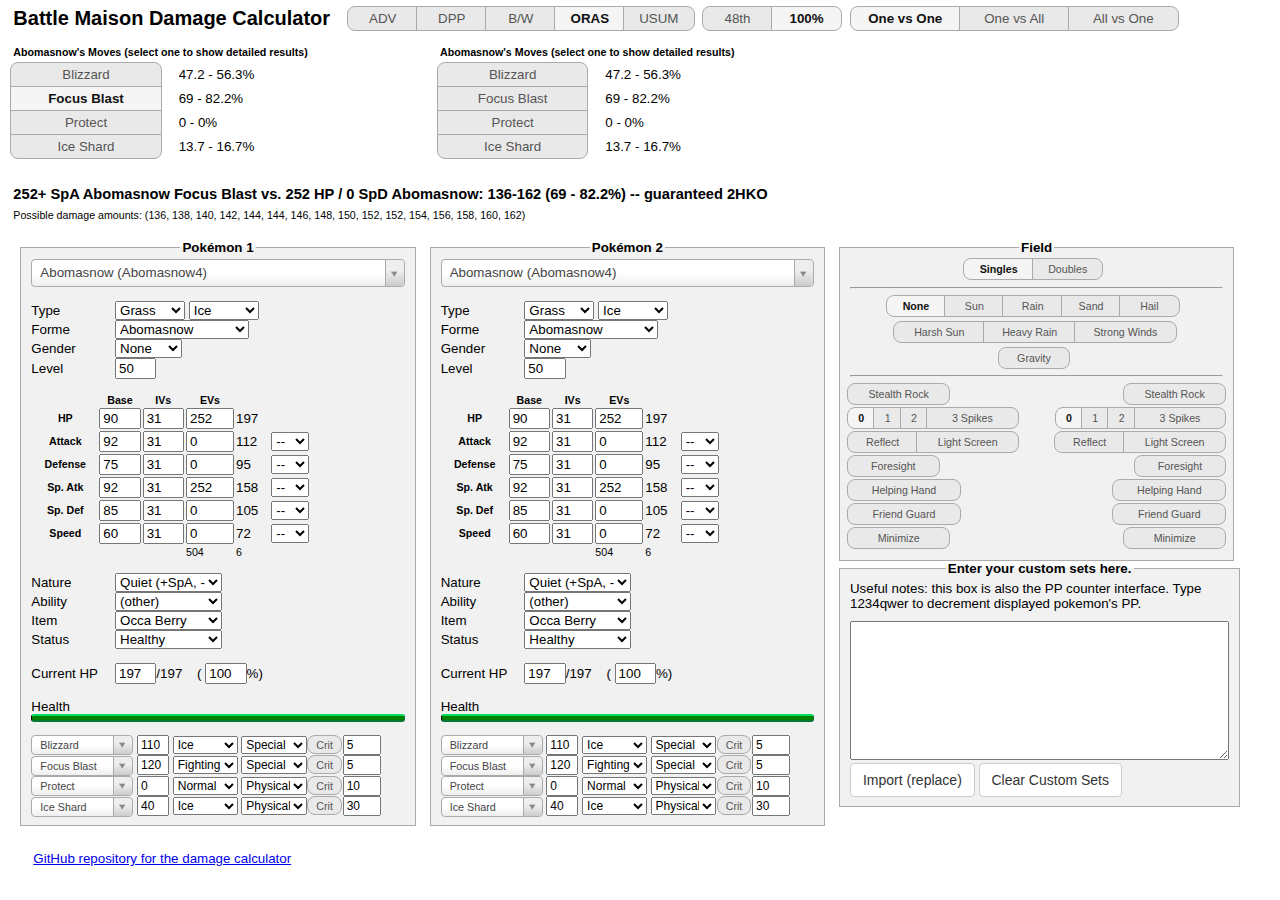
==== index.html @ c6bb6f1d "Improve PP counting features" ====
<!DOCTYPE html>
<html lang="en">
<meta charset="utf-8">
<meta name="viewport" content="width=device-width,initial-scale=1">
<link rel="shortcut icon" type="image/x-icon" href="favicon.ico">
<title>A Pokémon Calculator</title>
<link type="text/css" rel="stylesheet" href="select2/select2.css">
<link type="text/css" rel="stylesheet" href="shared_controls.css?d0dc62b1">
<link type="text/css" rel="stylesheet" href="bootstrap.css">

<body>

<div aria-label="Settings" class='settings' role="region">
<div class="title-text">Battle Maison Damage Calculator</div>
<div aria-labelledby="selectGenInstruction" role="radiogroup" title="Select the generation.">
<span class="visually-hidden" id="selectGenInstruction">Select the generation.</span>
<input class="gen visually-hidden" type="radio" name="gen" value="3" id="gen3"><label class="btn btn-small btn-left" for="gen3">ADV</label>
<input class="gen visually-hidden" type="radio" name="gen" value="4" id="gen4"><label class="btn btn-small btn-mid" for="gen4">DPP</label>
<input class="gen visually-hidden" type="radio" name="gen" value="5" id="gen5"><label class="btn btn-small btn-mid" for="gen5">B/W</label>
<input class="gen visually-hidden" type="radio" name="gen" value="6" id="gen6" checked><label class="btn btn-small btn-mid" for="gen6">ORAS</label>
<input class="gen visually-hidden" type="radio" name="gen" value="7" id="gen7"><label class="btn btn-small btn-right" for="gen7">USUM</label>
</div>
<div aria-labelledby="selectNotationInstruction" role="radiogroup" title="Select the output notation.">		
<span class="visually-hidden" id="selectNotationInstruction">Select the output notation.</span>		
<input class="notation visually-hidden" type="radio" name="notation" id="pixels" value="px"><label class="btn btn-small btn-left" for="pixels">48th</label>		
<input class="notation visually-hidden" type="radio" name="notation" id="percentage" value="%"><label class="btn btn-small btn-right" for="percentage">100%</label>		
</div>
<div aria-labelledby="selectModeInstruction" role="radiogroup" title="Select the calculator's mode of function.">
<span class="visually-hidden" id="selectModeInstruction">Select the calculator's mode of function.</span>
<input class="mode visually-hidden" type="radio" name="mode" id="one-vs-one" checked="checked"><label class="btn btn-wide btn-left" for="one-vs-one">One vs One</label>
<input class="mode visually-hidden" type="radio" name="mode" id="one-vs-all"><label class="btn btn-wide btn-mid" for="one-vs-all">One vs All</label>
<input class="mode visually-hidden" type="radio" name="mode" id="all-vs-one"><label class="btn btn-wide btn-right" for="all-vs-one">All vs One</label>
</div>
</div>

<div aria-label="Move selection" class="move-result-group" role="region" title="Select a move to show detailed results.">
<div aria-labelledby="resultHeaderL" class="move-result-subgroup" role="radiogroup">
<div class="result-move-header"><span id="resultHeaderL">Pokémon 1's Moves (select one to show detailed results)</span>
</div>
<div>
<input class="result-move visually-hidden" type="radio" name="resultMove" id="resultMoveL1" checked="checked" aria-describedby="resultDamageL1">
<label class="btn btn-xxxwide btn-top" for="resultMoveL1">Hi Jump Kick</label>
<span id="resultDamageL1">??? - ???%</span>
</div>
<div>
<input class="result-move visually-hidden" type="radio" name="resultMove" id="resultMoveL2" aria-describedby="resultDamageL2">
<label class="btn btn-xxxwide btn-mid" for="resultMoveL2">Falcon Punch</label>
<span id="resultDamageL2">??? - ???%</span>
</div>
<div>
<input class="result-move visually-hidden" type="radio" name="resultMove" id="resultMoveL3" aria-describedby="resultDamageL3">
<label class="btn btn-xxxwide btn-mid" for="resultMoveL3">Suspicious Odor</label>
<span id="resultDamageL3">??? - ???%</span>
</div>
<div>
<input class="result-move visually-hidden" type="radio" name="resultMove" id="resultMoveL4" aria-describedby="resultDamageL4">
<label class="btn btn-xxxwide btn-bottom" for="resultMoveL4">Tombstoner</label>
<span id="resultDamageL4">??? - ???%</span>
</div>
</div>
<div aria-labelledby="resultHeaderR" class="move-result-subgroup" role="radiogroup">
<div class="result-move-header"><span id="resultHeaderR">Pokémon 2's Moves (select one to show detailed results)</span>
</div>
<div>
<input class="result-move visually-hidden" type="radio" name="resultMove" id="resultMoveR1" aria-describedby="resultDamageR1">
<label class="btn btn-xxxwide btn-top" for="resultMoveR1">???</label>
<span id="resultDamageR1">??? - ???%</span>
</div>
<div>
<input class="result-move visually-hidden" type="radio" name="resultMove" id="resultMoveR2" aria-describedby="resultDamageR2">
<label class="btn btn-xxxwide btn-mid" for="resultMoveR2">Falcon Punch</label>
<span id="resultDamageR2">??? - ???%</span>
</div>
<div>
<input class="result-move visually-hidden" type="radio" name="resultMove" id="resultMoveR3" aria-describedby="resultDamageR3">
<label class="btn btn-xxxwide btn-mid" for="resultMoveR3">Suspicious Odor</label>
<span id="resultDamageR3">??? - ???%</span>
</div>
<div>
<input class="result-move visually-hidden" type="radio" name="resultMove" id="resultMoveR4" aria-describedby="resultDamageR4">
<label class="btn btn-xxxwide btn-bottom" for="resultMoveR4">Tombstoner</label>
<span id="resultDamageR4">??? - ???%</span>
</div>
</div>
</div>

<div aria-label="Calculation results" class="main-result-group" role="region">
<div class="big-text"><span id="mainResult">Loading...</span>
</div>
<div class="small-text"><span id="damageValues">(If you see this message for more than a few seconds, try enabling JavaScript.)</span>
</div>
</div>

<div aria-label="Pokémon 1" class="panel" role="region">
<fieldset class="poke-info" id="p1">
	<legend>Pokémon 1</legend>
	<input type="text" class="set-selector calc-trigger">
	<span class="importedSetsOptions" style="width:auto; display:none">
	<!--input type="checkbox" class="importedSets">Only show imported sets<br>
	<button class="clearSets">Clear Custom Sets</button-->
	</span>
	<div class="info-group">
	<div>
	<label>Type</label>
	<select aria-label="type1" class="type1 terrain-trigger calc-trigger"></select>
	<select aria-label="type2" class="type2 terrain-trigger calc-trigger"></select>
	</div>
	<div class="hide">
	<label>Forme</label>
	<select class="forme calc-trigger"></select>
	</div>
	<div class="hide">
	<label>Gender</label>
	<select class="gender calc-trigger"><option selected>None</option><option>Male</option><option>Female</option></select>
	</div>
	<div>
	<label for="levelL1">Level</label>
	<input class="level calc-trigger" id="levelL1" value="100">
	</div>
	<div class="gen-specific g3 g4 hide">
	<label for="ivsoverrideL1">IV Tier</label>
	<input class="ivsoverride calc-trigger gen-specific g3 g4 hide" id="ivsoverrideL1" value="31">
	</div>
	<div class="hide">
	<label for="weightL1">Weight (kg)</label>
	<input class="weight calc-trigger" id="weightL1" value="10.0">
	</div>
	</div>
	<div class="info-group">
	<table>
		<thead>
			<tr>
			<th></th>
			<th scope="col">Base</th>
			<th class="gen-specific g3 g4 g5 g6 g7" scope="col">IVs</th>
			<th class="gen-specific g3 g4 g5 g6 g7" scope="col">EVs</th>
			<th class="gen-specific g1 g2 hide" scope="col">DVs</th>
			<th></th>
			<th></th>
			</tr>
		</thead>
		<tbody>
			<tr class="hp">
			<th scope="row">
				<label>HP</label>
			</th>
			<td>
			<input class="base calc-trigger" value="100">
			</td>
			<td class="gen-specific g3 g4 g5 g6 g7">
			<input class="ivs calc-trigger" value="31">
			</td>
			<td class="gen-specific g3 g4 g5 g6 g7">
			<input class="evs calc-trigger" type="number" min="0" max="252" step="4" value="0">
			</td>
			<td class="gen-specific g1 g2 hide">
			<input class="dvs calc-trigger" value="15" disabled="disabled">
			</td>
			<td><span class="total">341</span>
			</td>
			<td></td>
			</tr>
			<tr class="at">
			<th scope="row">
				<label>Attack</label>
			</th>
			<td>
			<input class="base calc-trigger" value="100">
			</td>
			<td class="gen-specific g3 g4 g5 g6 g7">
			<input class="ivs calc-trigger" value="31">
			</td>
			<td class="gen-specific g3 g4 g5 g6 g7">
			<input class="evs calc-trigger" type="number" min="0" max="252" step="4" value="0">
			</td>
			<td class="gen-specific g1 g2 hide">
			<input class="dvs calc-trigger" value="15">
			</td>
			<td><span class="total">236</span>
			</td>
			<td>
			<select class="boost calc-trigger">
				<option value="6">+6</option>
				<option value="5">+5</option>
				<option value="4">+4</option>
				<option value="3">+3</option>
				<option value="2">+2</option>
				<option value="1">+1</option>
				<option value="0" selected>--</option>
				<option value="-1">-1</option>
				<option value="-2">-2</option>
				<option value="-3">-3</option>
				<option value="-4">-4</option>
				<option value="-5">-5</option>
				<option value="-6">-6</option>
			</select>
			</td>
			</tr>
			<tr class="df">
			<th scope="row">
				<label>Defense</label>
			</th>
			<td>
			<input class="base calc-trigger" value="100">
			</td>
			<td class="gen-specific g3 g4 g5 g6 g7">
			<input class="ivs calc-trigger" value="31">
			</td>
			<td class="gen-specific g3 g4 g5 g6 g7">
			<input class="evs calc-trigger" type="number" min="0" max="252" step="4" value="0">
			</td>
			<td class="gen-specific g1 g2 hide">
			<input class="dvs calc-trigger" value="15">
			</td>
			<td><span class="total">236</span>
			</td>
			<td>
			<select class="boost calc-trigger">
				<option value="6">+6</option>
				<option value="5">+5</option>
				<option value="4">+4</option>
				<option value="3">+3</option>
				<option value="2">+2</option>
				<option value="1">+1</option>
				<option value="0" selected>--</option>
				<option value="-1">-1</option>
				<option value="-2">-2</option>
				<option value="-3">-3</option>
				<option value="-4">-4</option>
				<option value="-5">-5</option>
				<option value="-6">-6</option>
			</select>
			</td>
			</tr>
			<tr class="sa gen-specific g2 g3 g4 g5 g6 g7">
			<th scope="row">
				<label>Sp. Atk</label>
			</th>
			<td>
			<input class="base calc-trigger" value="100">
			</td>
			<td class="gen-specific g3 g4 g5 g6 g7">
			<input class="ivs calc-trigger" value="31">
			</td>
			<td class="gen-specific g3 g4 g5 g6 g7">
			<input class="evs calc-trigger" type="number" min="0" max="252" step="4" value="0">
			</td>
			<td class="gen-specific g1 g2 hide">
			<input class="dvs calc-trigger" value="15">
			</td>
			<td><span class="total">236</span>
			</td>
			<td>
			<select class="boost calc-trigger">
				<option value="6">+6</option>
				<option value="5">+5</option>
				<option value="4">+4</option>
				<option value="3">+3</option>
				<option value="2">+2</option>
				<option value="1">+1</option>
				<option value="0" selected>--</option>
				<option value="-1">-1</option>
				<option value="-2">-2</option>
				<option value="-3">-3</option>
				<option value="-4">-4</option>
				<option value="-5">-5</option>
				<option value="-6">-6</option>
			</select>
			</td>
			</tr>
			<tr class="sd gen-specific g2 g3 g4 g5 g6 g7">
			<th scope="row">
				<label>Sp. Def</label>
			</th>
			<td>
			<input class="base calc-trigger" value="100">
			</td>
			<td class="gen-specific g3 g4 g5 g6 g7">
			<input class="ivs calc-trigger" value="31">
			</td>
			<td class="gen-specific g3 g4 g5 g6 g7">
			<input class="evs calc-trigger" type="number" min="0" max="252" step="4" value="0">
			</td>
			<td class="gen-specific g1 g2 hide">
			<input class="dvs calc-trigger" value="15" disabled="disabled">
			</td>
			<td><span class="total">236</span>
			</td>
			<td>
			<select class="boost calc-trigger">
				<option value="6">+6</option>
				<option value="5">+5</option>
				<option value="4">+4</option>
				<option value="3">+3</option>
				<option value="2">+2</option>
				<option value="1">+1</option>
				<option value="0" selected>--</option>
				<option value="-1">-1</option>
				<option value="-2">-2</option>
				<option value="-3">-3</option>
				<option value="-4">-4</option>
				<option value="-5">-5</option>
				<option value="-6">-6</option>
			</select>
			</td>
			</tr>
			<tr class="sl gen-specific g1 hide">
			<th scope="row">
				<label>Special</label>
			</th>
			<td>
			<input class="base calc-trigger" value="100">
			</td>
			<td>
			<input class="dvs calc-trigger" value="15">
			</td>
			<td><span class="total">236</span>
			</td>
			<td>
			<select class="boost calc-trigger">
				<option value="6">+6</option>
				<option value="5">+5</option>
				<option value="4">+4</option>
				<option value="3">+3</option>
				<option value="2">+2</option>
				<option value="1">+1</option>
				<option value="0" selected>--</option>
				<option value="-1">-1</option>
				<option value="-2">-2</option>
				<option value="-3">-3</option>
				<option value="-4">-4</option>
				<option value="-5">-5</option>
				<option value="-6">-6</option>
			</select>
			</td>
			</tr>
			<tr class="sp">
			<th scope="row">
				<label>Speed</label>
			</th>
			<td>
			<input class="base calc-trigger" value="100">
			</td>
			<td class="gen-specific g3 g4 g5 g6 g7">
			<input class="ivs calc-trigger" value="31">
			</td>
			<td class="gen-specific g3 g4 g5 g6 g7">
			<input class="evs calc-trigger" type="number" min="0" max="252" step="4" value="0">
			</td>
			<td class="gen-specific g1 g2 hide">
			<input class="dvs calc-trigger" value="15">
			</td>
			<td><span class="total">236</span>
			</td>
			<td>
			<select class="boost calc-trigger">
				<option value="6">+6</option>
				<option value="5">+5</option>
				<option value="4">+4</option>
				<option value="3">+3</option>
				<option value="2">+2</option>
				<option value="1">+1</option>
				<option value="0" selected>--</option>
				<option value="-1">-1</option>
				<option value="-2">-2</option>
				<option value="-3">-3</option>
				<option value="-4">-4</option>
				<option value="-5">-5</option>
				<option value="-6">-6</option>
			</select>
			</td>
			</tr>
			<tr><td></td><td></td><td></td><td class='ev-total'></td><td class='ev-left'></td><td></td><td></td><td></td></tr>
		</tbody>
	</table>
	</div>
	<div class="info-group info-selectors">
	<div class="gen-specific g3 g4 g5 g6 g7">
	<label for="natureL1">Nature</label>
	<select class="nature calc-trigger" id="natureL1">
		<option value="Adamant">Adamant (+Atk, -SpA)</option>
		<option value="Bashful">Bashful</option>
		<option value="Bold">Bold (+Def, -Atk)</option>
		<option value="Brave">Brave (+Atk, -Spe)</option>
		<option value="Calm">Calm (+SpD, -Atk)</option>
		<option value="Careful">Careful (+SpD, -SpA)</option>
		<option value="Docile">Docile</option>
		<option value="Gentle">Gentle (+SpD, -Def)</option>
		<option value="Hardy" selected>Hardy</option>
		<option value="Hasty">Hasty (+Spe, -Def)</option>
		<option value="Impish">Impish (+Def, -SpA)</option>
		<option value="Jolly">Jolly (+Spe, -SpA)</option>
		<option value="Lax">Lax (+Def, -SpD)</option>
		<option value="Lonely">Lonely (+Atk, -Def)</option>
		<option value="Mild">Mild (+SpA, -Def)</option>
		<option value="Modest">Modest (+SpA, -Atk)</option>
		<option value="Naive">Naive (+Spe, -SpD)</option>
		<option value="Naughty">Naughty (+Atk, -SpD)</option>
		<option value="Quiet">Quiet (+SpA, -Spe)</option>
		<option value="Quirky">Quirky</option>
		<option value="Rash">Rash (+SpA, -SpD)</option>
		<option value="Relaxed">Relaxed (+Def, -Spe)</option>
		<option value="Sassy">Sassy (+SpD, -Spe)</option>
		<option value="Serious">Serious</option>
		<option value="Timid">Timid (+Spe, -Atk)</option>
	</select>
	</div>
	<div class="gen-specific g3 g4 g5 g6 g7">
	<label for="abilityL1">Ability</label>
	<select class="ability terrain-trigger calc-trigger" id="abilityL1"></select>
	</div>
	<div class="gen-specific g2 g3 g4 g5 g6 g7">
	<label for="itemL1">Item</label>
	<select class="item terrain-trigger calc-trigger" id="itemL1"></select>
	</div>
	<div>
	<label for="statusL1">Status</label>
	<select class="status calc-trigger" id="statusL1">
		<option value="Healthy">Healthy</option>
		<option value="Poisoned">Poisoned</option>
		<option value="Badly Poisoned">Badly Poisoned</option>
		<option value="Burned">Burned</option>
		<option value="Paralyzed">Paralyzed</option>
		<option value="Asleep">Asleep</option>
		<option value="Frozen">Frozen</option>
	</select>
	<select aria-label="Toxic counter" class="toxic-counter calc-trigger hide">
		<option value="1">1/16</option>
		<option value="2">2/16</option>
		<option value="3">3/16</option>
		<option value="4">4/16</option>
		<option value="5">5/16</option>
		<option value="6">6/16</option>
		<option value="7">7/16</option>
		<option value="8">8/16</option>
		<option value="9">9/16</option>
		<option value="10">10/16</option>
		<option value="11">11/16</option>
		<option value="12">12/16</option>
		<option value="13">13/16</option>
		<option value="14">14/16</option>
		<option value="15">15/16</option>
	</select>
	</div>
	</div>
	<div class="info-group">
	<label for="currentHpL1">Current HP</label>
	<input class="current-hp calc-trigger" id="currentHpL1" value="341">/<span class="max-hp">341</span> (
	<input class="percent-hp calc-trigger" value="100">%)
	<br>
	<br>
	Health <div class="hpbar"></div>
	</div>
	<div hidden id="criticalHitInstruction">Force this attack to be a critical hit?</div>
	<div hidden id="zMoveInstruction">Make this attack a Z-move?</div>
	<div class="move1">
	<select class="move-selector calc-trigger small-select"></select>
	<input class="move-bp calc-trigger" value="50">
	<select class="move-type calc-trigger"></select>
	<select class="move-cat calc-trigger gen-specific g4 g5 g6 g7">
		<option value="Physical">Physical</option>
		<option value="Special">Special</option>
	</select>
	<input aria-describedby="criticalHitInstruction" class="move-crit calc-trigger visually-hidden" type="checkbox" id="critL1">
	<label class="btn crit-btn" for="critL1" title="Force this attack to be a critical hit?">Crit</label>
	<input aria-describedby="zMoveInstruction" class="move-z calc-trigger visually-hidden" type="checkbox" id="zL1">
	<label class="btn z-btn gen-specific g7" for="zL1" title="Make this attack a Z-move?">Z</label>
	<input class="move-pp p1m1 calc-trigger" style="width: 30px" type="number" min="0" max="64" step="1" value="64">
	<select class="move-hits calc-trigger hide">
		<option value="2">2 hits</option>
		<option value="3">3 hits</option>
		<option value="4">4 hits</option>
		<option value="5">5 hits</option>
	</select>
	<select class="stat-drops calc-trigger hide" title="How many times was this move used in a row?">
		<option value="1">Once</option>
		<option value="2">Twice</option>
		<option value="3">3 times</option>
		<option value="4">4 times</option>
		<option value="5">5 times</option>
	</select>
	<select class="metronome calc-trigger hide" title="How many times was this move used while holding Metronome?">
		<option value="1">Once</option>
		<option value="2">Twice</option>
		<option value="3">3 times</option>
		<option value="4">4 times</option>
		<option value="5">5 times</option>
	</select>
	</div>
	<div class="move2">
	<select class="move-selector calc-trigger small-select"></select>
	<input class="move-bp calc-trigger" value="0">
	<select class="move-type calc-trigger"></select>
	<select class="move-cat calc-trigger gen-specific g4 g5 g6 g7">
		<option value="Physical">Physical</option>
		<option value="Special">Special</option>
	</select>
	<input aria-describedby="criticalHitInstruction" class="move-crit calc-trigger visually-hidden" type="checkbox" id="critL2">
	<label class="btn crit-btn" for="critL2" title="Force this attack to be a critical hit?">Crit</label>
	<input aria-describedby="zMoveInstruction" class="move-z calc-trigger visually-hidden" type="checkbox" id="zL2">
	<label class="btn z-btn gen-specific g7" for="zL2" title="Make this attack a Z-move?">Z</label>
	<input class="move-pp p1m2 calc-trigger" style="width: 30px" type="number" min="0" max="64" step="1" value="64">
	<select class="move-hits calc-trigger hide">
		<option value="2">2 hits</option>
		<option value="3">3 hits</option>
		<option value="4">4 hits</option>
		<option value="5">5 hits</option>
	</select>
	<select class="stat-drops calc-trigger hide" title="How many times was this move used in a row?">
		<option value="1">Once</option>
		<option value="2">Twice</option>
		<option value="3">3 times</option>
		<option value="4">4 times</option>
		<option value="5">5 times</option>
	</select>
	<select class="metronome calc-trigger hide" title="How many times was this move used while holding Metronome?">
		<option value="1">Once</option>
		<option value="2">Twice</option>
		<option value="3">3 times</option>
		<option value="4">4 times</option>
		<option value="5">5 times</option>
	</select>
	</div>
	<div class="move3">
	<select class="move-selector calc-trigger small-select"></select>
	<input class="move-bp calc-trigger" value="0">
	<select class="move-type calc-trigger"></select>
	<select class="move-cat calc-trigger gen-specific g4 g5 g6 g7">
		<option value="Physical">Physical</option>
		<option value="Special">Special</option>
	</select>
	<input aria-describedby="criticalHitInstruction" class="move-crit calc-trigger visually-hidden" type="checkbox" id="critL3">
	<label class="btn crit-btn" for="critL3" title="Force this attack to be a critical hit?">Crit</label>
	<input aria-describedby="zMoveInstruction" class="move-z calc-trigger visually-hidden" type="checkbox" id="zL3">
	<label class="btn z-btn gen-specific g7" for="zL3" title="Make this attack a Z-move?">Z</label>
	<input class="move-pp p1m3 calc-trigger" style="width: 30px" type="number" min="0" max="64" step="1" value="64">
	<select class="move-hits calc-trigger hide">
		<option value="2">2 hits</option>
		<option value="3">3 hits</option>
		<option value="4">4 hits</option>
		<option value="5">5 hits</option>
	</select>
	<select class="stat-drops calc-trigger hide" title="How many times was this move used in a row?">
		<option value="1">Once</option>
		<option value="2">Twice</option>
		<option value="3">3 times</option>
		<option value="4">4 times</option>
		<option value="5">5 times</option>
	</select>
	<select class="metronome calc-trigger hide" title="How many times was this move used while holding Metronome?">
		<option value="1">Once</option>
		<option value="2">Twice</option>
		<option value="3">3 times</option>
		<option value="4">4 times</option>
		<option value="5">5 times</option>
	</select>
	</div>
	<div class="move4">
	<select class="move-selector calc-trigger small-select"></select>
	<input class="move-bp calc-trigger" value="0">
	<select class="move-type calc-trigger"></select>
	<select class="move-cat calc-trigger gen-specific g4 g5 g6 g7">
		<option value="Physical">Physical</option>
		<option value="Special">Special</option>
	</select>
	<input aria-describedby="criticalHitInstruction" class="move-crit calc-trigger visually-hidden" type="checkbox" id="critL4">
	<label class="btn crit-btn" for="critL4" title="Force this attack to be a critical hit?">Crit</label>
	<input aria-describedby="zMoveInstruction" class="move-z calc-trigger visually-hidden" type="checkbox" id="zL4">
	<label class="btn z-btn gen-specific g7" for="zL4" title="Make this attack a Z-move?">Z</label>
	<input class="move-pp p1m4 calc-trigger" style="width: 30px" type="number" min="0" max="64" step="1" value="64">
	<select class="move-hits calc-trigger hide">
		<option value="2">2 hits</option>
		<option value="3">3 hits</option>
		<option value="4">4 hits</option>
		<option value="5">5 hits</option>
	</select>
	<select class="stat-drops calc-trigger hide" title="How many times was this move used in a row?">
		<option value="1">Once</option>
		<option value="2">Twice</option>
		<option value="3">3 times</option>
		<option value="4">4 times</option>
		<option value="5">5 times</option>
	</select>
	<select class="metronome calc-trigger hide" title="How many times was this move used while holding Metronome?">
		<option value="1">Once</option>
		<option value="2">Twice</option>
		<option value="3">3 times</option>
		<option value="4">4 times</option>
		<option value="5">5 times</option>
	</select>
	</div>
</fieldset>
</div>

<div aria-label="Pokémon 2" role="region" class="panel">
<fieldset class="poke-info" id="p2">
	<legend>Pokémon 2</legend>
	<input type="text" class="set-selector calc-trigger">
	<span class="importedSetsOptions" style="width:auto; display:none">
	<!--input type="checkbox" class="importedSets">Only show imported sets<br>
	<button class="clearSets">Clear Custom Sets</button-->
	</span>
	<div class="info-group">
	<div>
	<label>Type</label>
	<select aria-label="Type 1" class="type1 terrain-trigger calc-trigger"></select>
	<select aria-label="Type 2" class="type2 terrain-trigger calc-trigger"></select>
	</div>
	<div class="hide">
	<label>Forme</label>
	<select class="forme calc-trigger"></select>
	</div>
	<div class="hide">
	<label>Gender</label>
	<select class="gender calc-trigger"><option selected>None</option><option>Male</option><option>Female</option></select>
	</div>
	<div>
	<label for="levelR1">Level</label>
	<input class="level calc-trigger" id="levelR1" value="100">
	</div>
	<div class="gen-specific g3 g4 hide">
	<label for="ivsoverrideR1">IV Tier</label>
	<input class="ivsoverride calc-trigger gen-specific g3 g4 hide" id="ivsoverrideR1" value="31">
	</div>
	<div class="hide">
	<label for="weightR1">Weight (kg)</label>
	<input class="weight calc-trigger" id="weightR1" value="10.0">
	</div>
	</div>
	<div class="info-group">
	<table>
		<thead>
			<tr>
			<th></th>
			<th scope="col">Base</th>
			<th class="gen-specific g3 g4 g5 g6 g7" scope="col">IVs</th>
			<th class="gen-specific g3 g4 g5 g6 g7" scope="col">EVs</th>
			<th class="gen-specific g1 g2 hide" scope="col">DVs</th>
			<th></th>
			<th></th>
			</tr>
		</thead>
		<tbody>
			<tr class="hp">
			<th scope="row">
				<label>HP</label>
			</th>
			<td>
			<input class="base calc-trigger" value="100">
			</td>
			<td class="gen-specific g3 g4 g5 g6 g7">
			<input class="ivs calc-trigger" value="31">
			</td>
			<td class="gen-specific g3 g4 g5 g6 g7">
			<input class="evs calc-trigger" type="number" min="0" max="252" step="4" value="0">
			</td>
			<td class="gen-specific g1 g2 hide">
			<input class="dvs calc-trigger" value="15" disabled="disabled">
			</td>
			<td><span class="total">341</span>
			</td>
			<td></td>
			</tr>
			<tr class="at">
			<th scope="row">
				<label>Attack</label>
			</th>
			<td>
			<input class="base calc-trigger" value="100">
			</td>
			<td class="gen-specific g3 g4 g5 g6 g7">
			<input class="ivs calc-trigger" value="31">
			</td>
			<td class="gen-specific g3 g4 g5 g6 g7">
			<input class="evs calc-trigger" type="number" min="0" max="252" step="4" value="0">
			</td>
			<td class="gen-specific g1 g2 hide">
			<input class="dvs calc-trigger" value="15">
			</td>
			<td><span class="total">236</span>
			</td>
			<td>
			<select class="boost calc-trigger">
				<option value="6">+6</option>
				<option value="5">+5</option>
				<option value="4">+4</option>
				<option value="3">+3</option>
				<option value="2">+2</option>
				<option value="1">+1</option>
				<option value="0" selected>--</option>
				<option value="-1">-1</option>
				<option value="-2">-2</option>
				<option value="-3">-3</option>
				<option value="-4">-4</option>
				<option value="-5">-5</option>
				<option value="-6">-6</option>
			</select>
			</td>
			</tr>
			<tr class="df">
			<th scope="row">
				<label>Defense</label>
			</th>
			<td>
			<input class="base calc-trigger" value="100">
			</td>
			<td class="gen-specific g3 g4 g5 g6 g7">
			<input class="ivs calc-trigger" value="31">
			</td>
			<td class="gen-specific g3 g4 g5 g6 g7">
			<input class="evs calc-trigger" type="number" min="0" max="252" step="4" value="0">
			</td>
			<td class="gen-specific g1 g2 hide">
			<input class="dvs calc-trigger" value="15">
			</td>
			<td><span class="total">236</span>
			</td>
			<td>
			<select class="boost calc-trigger">
				<option value="6">+6</option>
				<option value="5">+5</option>
				<option value="4">+4</option>
				<option value="3">+3</option>
				<option value="2">+2</option>
				<option value="1">+1</option>
				<option value="0" selected>--</option>
				<option value="-1">-1</option>
				<option value="-2">-2</option>
				<option value="-3">-3</option>
				<option value="-4">-4</option>
				<option value="-5">-5</option>
				<option value="-6">-6</option>
			</select>
			</td>
			</tr>
			<tr class="sa gen-specific g2 g3 g4 g5 g6 g7">
			<th scope="row">
				<label>Sp. Atk</label>
			</th>
			<td>
			<input class="base calc-trigger" value="100">
			</td>
			<td class="gen-specific g3 g4 g5 g6 g7">
			<input class="ivs calc-trigger" value="31">
			</td>
			<td class="gen-specific g3 g4 g5 g6 g7">
			<input class="evs calc-trigger" type="number" min="0" max="252" step="4" value="0">
			</td>
			<td class="gen-specific g1 g2 hide">
			<input class="dvs calc-trigger" value="15">
			</td>
			<td><span class="total">236</span>
			</td>
			<td>
			<select class="boost calc-trigger">
				<option value="6">+6</option>
				<option value="5">+5</option>
				<option value="4">+4</option>
				<option value="3">+3</option>
				<option value="2">+2</option>
				<option value="1">+1</option>
				<option value="0" selected>--</option>
				<option value="-1">-1</option>
				<option value="-2">-2</option>
				<option value="-3">-3</option>
				<option value="-4">-4</option>
				<option value="-5">-5</option>
				<option value="-6">-6</option>
			</select>
			</td>
			</tr>
			<tr class="sd gen-specific g2 g3 g4 g5 g6 g7">
			<th scope="row">
				<label>Sp. Def</label>
			</th>
			<td>
			<input class="base calc-trigger" value="100">
			</td>
			<td class="gen-specific g3 g4 g5 g6 g7">
			<input class="ivs calc-trigger" value="31">
			</td>
			<td class="gen-specific g3 g4 g5 g6 g7">
			<input class="evs calc-trigger" type="number" min="0" max="252" step="4" value="0">
			</td>
			<td class="gen-specific g1 g2 hide">
			<input class="dvs calc-trigger" value="15" disabled="disabled">
			</td>
			<td><span class="total">236</span>
			</td>
			<td>
			<select class="boost calc-trigger">
				<option value="6">+6</option>
				<option value="5">+5</option>
				<option value="4">+4</option>
				<option value="3">+3</option>
				<option value="2">+2</option>
				<option value="1">+1</option>
				<option value="0" selected>--</option>
				<option value="-1">-1</option>
				<option value="-2">-2</option>
				<option value="-3">-3</option>
				<option value="-4">-4</option>
				<option value="-5">-5</option>
				<option value="-6">-6</option>
			</select>
			</td>
			</tr>
			<tr class="sl gen-specific g1 hide">
			<th scope="row">
				<label>Special</label>
			</th>
			<td>
			<input class="base calc-trigger" value="100">
			</td>
			<td>
			<input class="dvs calc-trigger" value="15">
			</td>
			<td><span class="total">236</span>
			</td>
			<td>
			<select class="boost calc-trigger">
				<option value="6">+6</option>
				<option value="5">+5</option>
				<option value="4">+4</option>
				<option value="3">+3</option>
				<option value="2">+2</option>
				<option value="1">+1</option>
				<option value="0" selected>--</option>
				<option value="-1">-1</option>
				<option value="-2">-2</option>
				<option value="-3">-3</option>
				<option value="-4">-4</option>
				<option value="-5">-5</option>
				<option value="-6">-6</option>
			</select>
			</td>
			</tr>
			<tr class="sp">
			<th scope="row">
				<label>Speed</label>
			</th>
			<td>
			<input class="base calc-trigger" value="100">
			</td>
			<td class="gen-specific g3 g4 g5 g6 g7">
			<input class="ivs calc-trigger" value="31">
			</td>
			<td class="gen-specific g3 g4 g5 g6 g7">
			<input class="evs calc-trigger" type="number" min="0" max="252" step="4" value="0">
			</td>
			<td class="gen-specific g1 g2 hide">
			<input class="dvs calc-trigger" value="15">
			</td>
			<td><span class="total">236</span>
			</td>
			<td>
			<select class="boost calc-trigger">
				<option value="6">+6</option>
				<option value="5">+5</option>
				<option value="4">+4</option>
				<option value="3">+3</option>
				<option value="2">+2</option>
				<option value="1">+1</option>
				<option value="0" selected>--</option>
				<option value="-1">-1</option>
				<option value="-2">-2</option>
				<option value="-3">-3</option>
				<option value="-4">-4</option>
				<option value="-5">-5</option>
				<option value="-6">-6</option>
			</select>
			</td>
			</tr>
			<tr><td></td><td></td><td></td><td class='ev-total'></td><td class='ev-left'></td><td></td><td></td><td></td></tr>
		</tbody>
	</table>
	</div>
	<div class="info-group info-selectors">
	<div class="gen-specific g3 g4 g5 g6 g7">
	<label for="natureR1">Nature</label>
	<select class="nature calc-trigger" id="natureR1">
		<option value="Adamant">Adamant (+Atk, -SpA)</option>
		<option value="Bashful">Bashful</option>
		<option value="Bold">Bold (+Def, -Atk)</option>
		<option value="Brave">Brave (+Atk, -Spe)</option>
		<option value="Calm">Calm (+SpD, -Atk)</option>
		<option value="Careful">Careful (+SpD, -SpA)</option>
		<option value="Docile">Docile</option>
		<option value="Gentle">Gentle (+SpD, -Def)</option>
		<option value="Hardy" selected>Hardy</option>
		<option value="Hasty">Hasty (+Spe, -Def)</option>
		<option value="Impish">Impish (+Def, -SpA)</option>
		<option value="Jolly">Jolly (+Spe, -SpA)</option>
		<option value="Lax">Lax (+Def, -SpD)</option>
		<option value="Lonely">Lonely (+Atk, -Def)</option>
		<option value="Mild">Mild (+SpA, -Def)</option>
		<option value="Modest">Modest (+SpA, -Atk)</option>
		<option value="Naive">Naive (+Spe, -SpD)</option>
		<option value="Naughty">Naughty (+Atk, -SpD)</option>
		<option value="Quiet">Quiet (+SpA, -Spe)</option>
		<option value="Quirky">Quirky</option>
		<option value="Rash">Rash (+SpA, -SpD)</option>
		<option value="Relaxed">Relaxed (+Def, -Spe)</option>
		<option value="Sassy">Sassy (+SpD, -Spe)</option>
		<option value="Serious">Serious</option>
		<option value="Timid">Timid (+Spe, -Atk)</option>
	</select>
	</div>
	<div class="gen-specific g3 g4 g5 g6 g7">
	<label for="abilityR1">Ability</label>
	<select class="ability terrain-trigger calc-trigger" id="abilityR1"></select>
	</div>
	<div class="gen-specific g2 g3 g4 g5 g6 g7">
	<label for="itemR1">Item</label>
	<select class="item terrain-trigger calc-trigger" id="itemR1"></select>
	</div>
	<div>
	<label for="statusR1">Status</label>
	<select class="status calc-trigger" id="statusR1">
		<option value="Healthy">Healthy</option>
		<option value="Poisoned">Poisoned</option>
		<option value="Badly Poisoned">Badly Poisoned</option>
		<option value="Burned">Burned</option>
		<option value="Paralyzed">Paralyzed</option>
		<option value="Asleep">Asleep</option>
		<option value="Frozen">Frozen</option>
	</select>
	<select aria-label="Toxic counter" class="toxic-counter calc-trigger hide">
		<option value="1">1/16</option>
		<option value="2">2/16</option>
		<option value="3">3/16</option>
		<option value="4">4/16</option>
		<option value="5">5/16</option>
		<option value="6">6/16</option>
		<option value="7">7/16</option>
		<option value="8">8/16</option>
		<option value="9">9/16</option>
		<option value="10">10/16</option>
		<option value="11">11/16</option>
		<option value="12">12/16</option>
		<option value="13">13/16</option>
		<option value="14">14/16</option>
		<option value="15">15/16</option>
	</select>
	</div>
	</div>
	<div class="info-group">
	<label for="currentHpR1">Current HP</label>
	<input class="current-hp calc-trigger" id="currentHpR1" value="341">/<span class="max-hp">341</span> (
	<input class="percent-hp calc-trigger" value="100">%)
	<br>
	<br>
	Health <div class="hpbar"></div>
	</div>
	<div class="move1">
	<select class="move-selector calc-trigger small-select"></select>
	<input class="move-bp calc-trigger" value="50">
	<select class="move-type calc-trigger"></select>
	<select class="move-cat calc-trigger gen-specific g4 g5 g6 g7">
		<option value="Physical">Physical</option>
		<option value="Special">Special</option>
	</select>
	<input aria-describedby="criticalHitInstruction" class="move-crit calc-trigger visually-hidden" type="checkbox" id="critR1">
	<label class="btn crit-btn" for="critR1" title="Force this attack to be a critical hit?">Crit</label>
	<input aria-describedby="zMoveInstruction" class="move-z calc-trigger visually-hidden" type="checkbox" id="zR1">
	<label class="btn z-btn gen-specific g7" for="zR1" title="Make this attack a Z-move?">Z</label>
	<input class="move-pp p2m1 calc-trigger" style="width: 30px" type="number" min="0" max="64" step="1" value="64">
	<select class="move-hits calc-trigger hide">
		<option value="2">2 hits</option>
		<option value="3">3 hits</option>
		<option value="4">4 hits</option>
		<option value="5">5 hits</option>
	</select>
	<select class="stat-drops calc-trigger hide" title="How many times was this move used in a row?">
		<option value="1">Once</option>
		<option value="2">Twice</option>
		<option value="3">3 times</option>
		<option value="4">4 times</option>
		<option value="5">5 times</option>
	</select>
	<select class="metronome calc-trigger hide" title="How many times was this move used while holding Metronome?">
		<option value="1">Once</option>
		<option value="2">Twice</option>
		<option value="3">3 times</option>
		<option value="4">4 times</option>
		<option value="5">5 times</option>
	</select>
	</div>
	<div class="move2">
	<select class="move-selector calc-trigger small-select"></select>
	<input class="move-bp calc-trigger" value="0">
	<select class="move-type calc-trigger"></select>
	<select class="move-cat calc-trigger gen-specific g4 g5 g6 g7">
		<option value="Physical">Physical</option>
		<option value="Special">Special</option>
	</select>
	<input aria-describedby="criticalHitInstruction" class="move-crit calc-trigger visually-hidden" type="checkbox" id="critR2">
	<label class="btn crit-btn" for="critR2" title="Force this attack to be a critical hit?">Crit</label>
	<input aria-describedby="zMoveInstruction" class="move-z calc-trigger visually-hidden" type="checkbox" id="zR2">
	<label class="btn z-btn gen-specific g7" for="zR2" title="Make this attack a Z-move?">Z</label>
	<input class="move-pp p2m2 calc-trigger" style="width: 30px" type="number" min="0" max="64" step="1" value="64">
	<select class="move-hits calc-trigger hide">
		<option value="2">2 hits</option>
		<option value="3">3 hits</option>
		<option value="4">4 hits</option>
		<option value="5">5 hits</option>
	</select>
	<select class="stat-drops calc-trigger hide" title="How many times was this move used in a row?">
		<option value="1">Once</option>
		<option value="2">Twice</option>
		<option value="3">3 times</option>
		<option value="4">4 times</option>
		<option value="5">5 times</option>
	</select>
	<select class="metronome calc-trigger hide" title="How many times was this move used while holding Metronome?">
		<option value="1">Once</option>
		<option value="2">Twice</option>
		<option value="3">3 times</option>
		<option value="4">4 times</option>
		<option value="5">5 times</option>
	</select>
	</div>
	<div class="move3">
	<select class="move-selector calc-trigger small-select"></select>
	<input class="move-bp calc-trigger" value="0">
	<select class="move-type calc-trigger"></select>
	<select class="move-cat calc-trigger gen-specific g4 g5 g6 g7">
		<option value="Physical">Physical</option>
		<option value="Special">Special</option>
	</select>
	<input aria-describedby="criticalHitInstruction" class="move-crit calc-trigger visually-hidden" type="checkbox" id="critR3">
	<label class="btn crit-btn" for="critR3" title="Force this attack to be a critical hit?">Crit</label>
	<input aria-describedby="zMoveInstruction" class="move-z calc-trigger visually-hidden" type="checkbox" id="zR3">
	<label class="btn z-btn gen-specific g7" for="zR3" title="Make this attack a Z-move?">Z</label>
	<input class="move-pp p2m4 calc-trigger" style="width: 30px" type="number" min="0" max="64" step="1" value="64">
	<select class="move-hits calc-trigger hide">
		<option value="2">2 hits</option>
		<option value="3">3 hits</option>
		<option value="4">4 hits</option>
		<option value="5">5 hits</option>
	</select>
	<select class="stat-drops calc-trigger hide" title="How many times was this move used in a row?">
		<option value="1">Once</option>
		<option value="2">Twice</option>
		<option value="3">3 times</option>
		<option value="4">4 times</option>
		<option value="5">5 times</option>
	</select>
	<select class="metronome calc-trigger hide" title="How many times was this move used while holding Metronome?">
		<option value="1">Once</option>
		<option value="2">Twice</option>
		<option value="3">3 times</option>
		<option value="4">4 times</option>
		<option value="5">5 times</option>
	</select>
	</div>
	<div class="move4">
	<select class="move-selector calc-trigger small-select"></select>
	<input class="move-bp calc-trigger" value="0">
	<select class="move-type calc-trigger"></select>
	<select class="move-cat calc-trigger gen-specific g4 g5 g6 g7">
		<option value="Physical">Physical</option>
		<option value="Special">Special</option>
	</select>
	<input aria-describedby="criticalHitInstruction" class="move-crit calc-trigger visually-hidden" type="checkbox" id="critR4">
	<label class="btn crit-btn" for="critR4" title="Force this attack to be a critical hit?">Crit</label>
	<input aria-describedby="zMoveInstruction" class="move-z calc-trigger visually-hidden" type="checkbox" id="zR4">
	<label class="btn z-btn gen-specific g7" for="zR4" title="Make this attack a Z-move?">Z</label>
	<input class="move-pp p2m4 calc-trigger" style="width: 30px" type="number" min="0" max="64" step="1" value="64">
	<select class="move-hits calc-trigger hide">
		<option value="2">2 hits</option>
		<option value="3">3 hits</option>
		<option value="4">4 hits</option>
		<option value="5">5 hits</option>
	</select>
	<select class="stat-drops calc-trigger hide" title="How many times was this move used in a row?">
		<option value="1">Once</option>
		<option value="2">Twice</option>
		<option value="3">3 times</option>
		<option value="4">4 times</option>
		<option value="5">5 times</option>
	</select>
	<select class="metronome calc-trigger hide" title="How many times was this move used while holding Metronome?">
		<option value="1">Once</option>
		<option value="2">Twice</option>
		<option value="3">3 times</option>
		<option value="4">4 times</option>
		<option value="5">5 times</option>
	</select>
	</div>
</fieldset>
</div>

<div class="panel">
<div aria-label="Field information" role="region">
<fieldset class="field-info">
	<legend>Field</legend>

	<!--img src="docs/treelogo-100px.png" alt='' style='display: block; margin: 0 auto 8px;'-->

	<div class="leveloverride gen-specific g3 g4" aria-labelledby="selectLevelOverride" style="margin: 0 auto 2px" title="Set the default level of loaded sets.">
	<span class="visually-hidden" id="selectLevelOverride">Set the default level of loaded sets.</span>
	<input class="leveloverride calc-trigger" id="leveloverride" value="50">
	</div>

	<div aria-labelledby="selectBattleFormatInstruction" class="gen-specific g3 g4 g5 g6 g7" role="radiogroup" style="width: 10.6em; margin: 0 auto 5px;" title="Select the battle format.">
	<span class="visually-hidden" id="selectBattleFormatInstruction">Select the battle format.</span>
	<input class="visually-hidden calc-trigger" type="radio" name="format" value="Singles" id="singles-format" checked="checked">
	<label class="btn btn-left" for="singles-format">Singles</label>
	<input class="visually-hidden calc-trigger" type="radio" name="format" value="Doubles" id="doubles-format">
	<label class="btn btn-right" for="doubles-format">Doubles</label>
	</div>
	<div aria-labelledby="selectTerrainInstruction" class="gen-specific g6 g7" style="width: 22.0em; margin: 5px auto;" role="group" title="Select the current terrain.">
	<span class="visually-hidden" id="selectTerrainInstruction">Select the current terrain/span>
	<input class="visually-hidden terrain-trigger calc-trigger" type="radio" name="terrain" value="" id="noterrain" checked="checked"><label class="btn btn-small btn-left" for="noterrain">None</label>
	<input class="visually-hidden terrain-trigger calc-trigger" type="radio" name="terrain" value="Electric" id="electric"><label class="btn btn-small btn-mid" for="electric">Electric</label>
	<input class="visually-hidden terrain-trigger calc-trigger" type="radio" name="terrain" value="Grassy" id="grassy"><label class="btn btn-small btn-mid" for="grassy">Grassy</label>
	<input class="visually-hidden terrain-trigger calc-trigger" type="radio" name="terrain" value="Misty" id="misty"><label class="btn btn-small btn-mid" for="misty">Misty</label>
	<input class="visually-hidden terrain-trigger calc-trigger" type="radio" name="terrain" value="Psychic" id="psychic"><label class="btn btn-small btn-right" for="psychic">Psychic</label>
	</div>
	<hr class="gen-specific g6 g7">
	<div aria-labelledby="selectWeatherInstruction" role="radiogroup">
	<span class="visually-hidden" id="selectWeatherInstruction">Select the current weather condition.</span>
	<div class="gen-specific g3 g4 g5 g6 g7" style="width: 22.2em; margin: 5px auto;" title="Select the current weather condition.">
	<input class="visually-hidden calc-trigger" type="radio" name="weather" value="" id="clear" checked="checked">
	<label class="btn btn-small btn-left" for="clear">None</label>
	<input class="visually-hidden calc-trigger" type="radio" name="weather" value="Sun" id="sun">
	<label class="btn btn-small btn-mid" for="sun">Sun</label>
	<input class="visually-hidden calc-trigger" type="radio" name="weather" value="Rain" id="rain">
	<label class="btn btn-small btn-mid" for="rain">Rain</label>
	<input class="visually-hidden calc-trigger" type="radio" name="weather" value="Sand" id="sand">
	<label class="btn btn-small btn-mid" for="sand">Sand</label>
	<input class="visually-hidden calc-trigger" type="radio" name="weather" value="Hail" id="hail">
	<label class="btn btn-small btn-right" for="hail">Hail</label>
	</div>
	<div class="gen-specific g6 g7" style="width: 21.1em; margin: 5px auto;" title="Select the current weather condition.">
	<input class="visually-hidden calc-trigger" type="radio" name="weather" value="Harsh Sunshine" id="harsh-sunshine">
	<label class="btn btn-wide btn-left" for="harsh-sunshine">Harsh Sun</label>
	<input class="visually-hidden calc-trigger" type="radio" name="weather" value="Heavy Rain" id="heavy-rain">
	<label class="btn btn-wide btn-mid" for="heavy-rain">Heavy Rain</label>
	<input class="visually-hidden calc-trigger" type="radio" name="weather" value="Strong Winds" id="strong-winds">
	<label class="btn btn-xwide btn-right" for="strong-winds">Strong Winds</label>
	</div>
	</div>
	<div aria-labelledby="selectGscWeatherInstruction" class="gen-specific g2 hide" role="radiogroup" style="width: 17.8em; margin: 0 auto 5px;" title="Select the current weather condition.">
	<span class="visually-hidden" id="selectGscWeatherInstruction">Select the current weather condition.</span>
	<input class="visually-hidden calc-trigger" type="radio" name="gscWeather" value="" id="gscClear" checked="checked">
	<label class="btn btn-small btn-left" for="gscClear">None</label>
	<input class="visually-hidden calc-trigger" type="radio" name="gscWeather" value="Sun" id="gscSun">
	<label class="btn btn-small btn-mid" for="gscSun">Sun</label>
	<input class="visually-hidden calc-trigger" type="radio" name="gscWeather" value="Rain" id="gscRain">
	<label class="btn btn-small btn-mid" for="gscRain">Rain</label>
	<input class="visually-hidden calc-trigger" type="radio" name="gscWeather" value="Sand" id="gscSand">
	<label class="btn btn-small btn-right" for="gscSand">Sand</label>
	</div>
	<div class="gen-specific g4 g5 g6 g7" style="width: 5.3em; margin: 5px auto;" title="Is gravity in effect?">
	<span hidden id="gravityInstruction">Is gravity in effect?</span>
	<input aria-describedby="gravityInstruction" class="visually-hidden calc-trigger" type="checkbox" id="gravity">
	<label class="btn" for="gravity">Gravity</label>
	</div>
	<hr class="gen-specific g2 g3 g4 g5 g6 g7">

	<div class="btn-group gen-specific g7">
	<div class="left" title="Is this Pokemon protecting?">
	<input class="btn-input calc-trigger" type="checkbox" id="protectL"><label class="btn btn-xwide" for="protectL">Protect</label>
	</div>
	<div class="right" title="Is this Pokemon protecting?">
	<input class="btn-input calc-trigger" type="checkbox" id="protectR"><label class="btn btn-xwide" for="protectR">Protect</label>
	</div>
	</div>
	<div class="btn-group gen-specific g4 g5 g6 g7 g7">
	<div class="left" title="Is Stealth Rock affecting this side of the field?">
	<input class="btn-input calc-trigger" type="checkbox" id="srL"><label class="btn btn-xwide" for="srL">Stealth Rock</label>
	</div>
	<div class="right" title="Is Stealth Rock affecting this side of the field?">
	<input class="btn-input calc-trigger" type="checkbox" id="srR"><label class="btn btn-xwide" for="srR">Stealth Rock</label>
	</div>
	</div>
	<div class="btn-group gen-specific g3 g4 g5 g6 g7 g7">
	<div class="left" title="Are there Spikes on this side of the field?">
	<input class="btn-input calc-trigger" type="radio" name="spikesL" value="0" id="spikesL0" checked="checked"><label class="btn btn-xsmall btn-left" for="spikesL0">0</label>
	<input class="btn-input calc-trigger" type="radio" name="spikesL" value="1" id="spikesL1"><label class="btn btn-xsmall btn-mid" for="spikesL1">1</label>
	<input class="btn-input calc-trigger" type="radio" name="spikesL" value="2" id="spikesL2"><label class="btn btn-xsmall btn-mid" for="spikesL2">2</label>
	<input class="btn-input calc-trigger" type="radio" name="spikesL" value="3" id="spikesL3"><label class="btn btn-wide btn-right" for="spikesL3">3 Spikes</label>
	</div>
	<div class="right" title="Are there Spikes on this side of the field?">
	<input class="btn-input calc-trigger" type="radio" name="spikesR" value="0" id="spikesR0" checked="checked"><label class="btn btn-xsmall btn-left" for="spikesR0">0</label>
	<input class="btn-input calc-trigger" type="radio" name="spikesR" value="1" id="spikesR1"><label class="btn btn-xsmall btn-mid" for="spikesR1">1</label>
	<input class="btn-input calc-trigger" type="radio" name="spikesR" value="2" id="spikesR2"><label class="btn btn-xsmall btn-mid" for="spikesR2">2</label>
	<input class="btn-input calc-trigger" type="radio" name="spikesR" value="3" id="spikesR3"><label class="btn btn-wide btn-right" for="spikesR3">3 Spikes</label>
	</div>
	</div>
	<div class="btn-group gen-specific g2">
	<div class="left" title="Are there Spikes on this side of the field?">
	<input class="btn-input calc-trigger" type="checkbox" id="gscSpikesL"><label class="btn" for="gscSpikesL">Spikes</label>
	</div>
	<div class="right" title="Are there Spikes on this side of the field?">
	<input class="btn-input calc-trigger" type="checkbox" id="gscSpikesR"><label class="btn" for="gscSpikesR">Spikes</label>
	</div>
	</div>
	<div class="btn-group">
	<div class="left" title="Is this Pokemon protected by Reflect and/or Light Screen?">
	<input class="btn-input calc-trigger" type="checkbox" id="reflectL"><label class="btn btn-left" for="reflectL">Reflect</label>
	<input class="btn-input calc-trigger" type="checkbox" id="lightScreenL"><label class="btn btn-xwide btn-right" for="lightScreenL">Light Screen</label>
	</div>
	<div class="right" title="Is this Pokemon protected by Reflect and/or Light Screen?">
	<input class="btn-input calc-trigger" type="checkbox" id="reflectR"><label class="btn btn-left" for="reflectR">Reflect</label>
	<input class="btn-input calc-trigger" type="checkbox" id="lightScreenR"><label class="btn btn-xwide btn-right" for="lightScreenR">Light Screen</label>
	</div>
	</div>
	<div class="btn-group gen-specific g7">
	<div class="left" title="Is this Pokemon protected by Aurora Veil?">
	<input class="btn-input calc-trigger" type="checkbox" id="auroraVeilL"><label class="btn btn-wide" for="auroraVeilL">Aurora Veil</label>
	</div>
	<div class="right" title="Is this Pokemon protected by Aurora Veil?">
	<input class="btn-input calc-trigger" type="checkbox" id="auroraVeilR"><label class="btn btn-wide" for="auroraVeilR">Aurora Veil</label>
	</div>
	</div>
	<div class="btn-group gen-specific g2 g3 g4 g5 g6 g7">
	<div class="left" title="Has this Pokemon been revealed with Foresight or Odor Sleuth?">
	<input class="btn-input calc-trigger" type="checkbox" id="foresightL"><label class="btn btn-wide" for="foresightL">Foresight</label>
	</div>
	<div class="right" title="Has this Pokemon been revealed with Foresight or Odor Sleuth?">
	<input class="btn-input calc-trigger" type="checkbox" id="foresightR"><label class="btn btn-wide" for="foresightR">Foresight</label>
	</div>
	</div>
	<div class="btn-group gen-specific g7">
	<div class="left" title="Has this Pokemon's power been boosted by an ally's Battery?">
	<input class="btn-input calc-trigger" type="checkbox" id="batteryL"><label class="btn btn-wide" for="batteryL">Battery</label>
	</div>
	<div class="right" title="Has this Pokemon's power been boosted by an ally's Battery?">
	<input class="btn-input calc-trigger" type="checkbox" id="batteryR"><label class="btn btn-wide" for="batteryR">Battery</label>
	</div>
	</div>
	<div class="btn-group gen-specific g3 g4 g5 g6 g7">
	<div class="left" title="Has this Pokemon's power been boosted by an ally's Helping Hand?">
	<input class="btn-input calc-trigger" type="checkbox" id="helpingHandL"><label class="btn btn-xxwide" for="helpingHandL">Helping Hand</label>
	</div>
	<div class="right" title="Has this Pokemon's power been boosted by an ally's Helping Hand?">
	<input class="btn-input calc-trigger" type="checkbox" id="helpingHandR"><label class="btn btn-xxwide" for="helpingHandR">Helping Hand</label>
	</div>
	</div>
	<div class="btn-group gen-specific g5 g6 g7 g7">
	<div class="left" title="Is this Pokemon protected by an ally's Friend Guard?">
	<input class="btn-input calc-trigger" type="checkbox" id="friendGuardL"><label class="btn btn-xxwide" for="friendGuardL">Friend Guard</label>
	</div>
	<div class="right" title="Is this Pokemon protected by an ally's Friend Guard?">
	<input class="btn-input calc-trigger" type="checkbox" id="friendGuardR"><label class="btn btn-xxwide" for="friendGuardR">Friend Guard</label>
	</div>
	</div>
	<div class="btn-group gen-specific g6 g7">
	<div class="left" title="Has this Pokemon used Minimize?">
	<input class="btn-input calc-trigger" type="checkbox" id="minimL"><label class="btn btn-xwide" for="minimL">Minimize</label>
	</div>
	<div class="right" title="Has this Pokemon used Minimize?">
	<input class="btn-input calc-trigger" type="checkbox" id="minimR"><label class="btn btn-xwide" for="minimR">Minimize</label>
	</div>
	</div>
	<div class="btn-group gen-specific g7">
	<div class="left" title="Has this Pokemon boosted all its stats one stage?">
	<input class="btn-input calc-trigger" type="checkbox" id="StatBoostL"><label class="btn btn-xwide" for="StatBoostL"><!--img src="docs/kommo-o.png"><br-->+1 All Stats</label>
	</div>
	<div class="right" title="Has this Pokemon boosted all its stats one stage?">
	<input class="btn-input calc-trigger" type="checkbox" id="StatBoostR"><label class="btn btn-xwide" for="StatBoostR"><!--img src="docs/kommo-o.png"><br-->+1 All Stats</label>
	</div>
	</div>
	<div class="btn-group gen-specific g7">
	<div class="left" title="Has this Pokemon used Extreme Evoboost?">
	<input class="btn-input calc-trigger" type="checkbox" id="evoL"><label class="btn btn-xwide" for="evoL"><!--img src="docs/eevee.png"><br-->Extreme Evoboost</label>
	</div>
	<div class="right" title="Has this Pokemon used Extreme Evoboost?">
	<input class="btn-input calc-trigger" type="checkbox" id="evoR"><label class="btn btn-xwide" for="evoR"><!--img src="docs/eevee.png"><br-->Extreme Evoboost</label>
	</div>
	</div>
</fieldset>
</div>
<div aria-label="Import team" role="region">
<fieldset class="poke-import">
	<legend>Enter your custom sets here.</legend>
	<p>Useful notes: this box is also the PP counter interface. Type 1234qwer to decrement displayed pokemon's PP.</p>
	<div id="import-1_wrapper" class="dataTables_wrapper no-footer">
	<form class="import-team">
		<textarea class="import-team-text"></textarea>
		<button id='import' class='bs-btn bs-btn-default'>Import (replace)</button>
		<button id='clearSets' class='bs-btn bs-btn-default'>Clear Custom Sets</button>
	</form>
	</div>
</fieldset>
</div>
</div>

<script src="js/jquery-1.9.1.min.js"></script>
<script src="js/lodash.min.js"></script>
<script src="select2/select2.min.js"></script>
<script src="js/data/pokedex.js?877351a7"></script>
<script src="js/data/setdex_sm.js?efec2a98"></script>
<script src="js/data/setdex_xy.js?ec3b06ee"></script>
<script src="js/data/setdex_bw.js?ddb6a887"></script>
<script src="js/data/setdex_dpp.js?062d5c1e"></script>
<script src="js/data/setdex_rse.js?5f1d09b7"></script>
<script src="js/data/setdex_gsc.js?35ddf684"></script>
<script src="js/data/setdex_rby.js?eb4a9c36"></script>
<script src="js/data/stat_data.js?6dd50d73"></script>
<script src="js/data/type_data.js?b9e89839"></script>
<script src="js/data/nature_data.js?0b9893dd"></script>
<script src="js/data/ability_data.js?a85b6f9d"></script>
<script src="js/data/item_data.js?68432129"></script>
<script src="js/data/move_data.js?aba22b97"></script>
<script src="js/shared_controls.js?33e7aebe"></script>
<script src="js/index_controls.js?0a548cab"></script>
<script src="js/damage.js?3e247d38"></script>
<script src="js/damage_dpp.js?27014f8e"></script>
<script src="js/damage_rse.js?21519192"></script>
<script src="js/damage_gsc.js?5697bf01"></script>
<script src="js/damage_rby.js?b4efa273"></script>
<script src="js/ko_chance.js?8f66782c"></script>
<script src="js/custom_sets.js?1e7f838c"></script>
<script src="js/moveset_import.js?d0b1f439"></script>

<div style="clear:both;padding:20px;"><p><a href="https://github.com/turskain/turskain.github.io" target="_blank">GitHub repository for the damage calculator</a></p></div>

</body>

</html>
---- select2/select2.css ----
.select2-container{margin:0;position:relative;display:inline-block;zoom:1;*display:inline;vertical-align:middle;}.select2-container,.select2-drop,.select2-search,.select2-search input{-webkit-box-sizing:border-box;-moz-box-sizing:border-box;box-sizing:border-box;}.select2-container .select2-choice{display:block;height:26px;padding:0 0 0 8px;overflow:hidden;position:relative;border:1px solid #aaa;white-space:nowrap;line-height:26px;color:#444;text-decoration:none;border-radius:4px;background-clip:padding-box;-webkit-touch-callout:none;-webkit-user-select:none;-moz-user-select:none;-ms-user-select:none;user-select:none;background-color:#fff;background-image:-webkit-gradient(linear,left bottom,left top,color-stop(0,#eee),color-stop(0.5,#fff));background-image:-webkit-linear-gradient(center bottom,#eee 0%,#fff 50%);background-image:-moz-linear-gradient(center bottom,#eee 0%,#fff 50%);filter:progid:DXImageTransform.Microsoft.gradient(startColorstr= '#ffffff',endColorstr = '#eeeeee',GradientType = 0);background-image:linear-gradient(top,#fff 0%,#eee 50%);}.select2-container.select2-drop-above .select2-choice{border-bottom-color:#aaa;border-radius:0 0 4px 4px;background-image:-webkit-gradient(linear,left bottom,left top,color-stop(0,#eee),color-stop(0.9,#fff));background-image:-webkit-linear-gradient(center bottom,#eee 0%,#fff 90%);background-image:-moz-linear-gradient(center bottom,#eee 0%,#fff 90%);filter:progid:DXImageTransform.Microsoft.gradient(startColorstr='#ffffff',endColorstr='#eeeeee',GradientType=0);background-image:linear-gradient(top,#eee 0%,#fff 90%);}.select2-container.select2-allowclear .select2-choice .select2-chosen{margin-right:42px;}.select2-container .select2-choice>.select2-chosen{margin-right:26px;display:block;overflow:hidden;white-space:nowrap;text-overflow:ellipsis;}.select2-container .select2-choice abbr{display:none;width:12px;height:12px;position:absolute;right:24px;top:8px;font-size:1px;text-decoration:none;border:0;background:url('select2.png') right top no-repeat;cursor:pointer;outline:0;}.select2-container.select2-allowclear .select2-choice abbr{display:inline-block;}.select2-container .select2-choice abbr:hover{background-position:right -11px;cursor:pointer;}.select2-drop-mask{border:0;margin:0;padding:0;position:fixed;left:0;top:0;min-height:100%;min-width:100%;height:auto;width:auto;opacity:0;z-index:9998;background-color:#fff;filter:alpha(opacity=0);}.select2-drop{width:100%;margin-top:-1px;position:absolute;z-index:9999;top:100%;background:#fff;color:#000;border:1px solid #aaa;border-top:0;border-radius:0 0 4px 4px;-webkit-box-shadow:0 4px 5px rgba(0,0,0,.15);box-shadow:0 4px 5px rgba(0,0,0,.15);}.select2-drop-auto-width{border-top:1px solid #aaa;width:auto;}.select2-drop-auto-width .select2-search{padding-top:4px;}.select2-drop.select2-drop-above{margin-top:1px;border-top:1px solid #aaa;border-bottom:0;border-radius:4px 4px 0 0;-webkit-box-shadow:0 -4px 5px rgba(0,0,0,.15);box-shadow:0 -4px 5px rgba(0,0,0,.15);}.select2-drop-active{border:1px solid #5897fb;border-top:none;}.select2-drop.select2-drop-above.select2-drop-active{border-top:1px solid #5897fb;}.select2-container .select2-choice .select2-arrow{display:inline-block;width:18px;height:100%;position:absolute;right:0;top:0;border-left:1px solid #aaa;border-radius:0 4px 4px 0;background-clip:padding-box;background:#ccc;background-image:-webkit-gradient(linear,left bottom,left top,color-stop(0,#ccc),color-stop(0.6,#eee));background-image:-webkit-linear-gradient(center bottom,#ccc 0%,#eee 60%);background-image:-moz-linear-gradient(center bottom,#ccc 0%,#eee 60%);filter:progid:DXImageTransform.Microsoft.gradient(startColorstr= '#eeeeee',endColorstr = '#cccccc',GradientType = 0);background-image:linear-gradient(top,#ccc 0%,#eee 60%);}.select2-container .select2-choice .select2-arrow b{display:block;width:100%;height:100%;background:url('select2.png') no-repeat 0 1px;}.select2-search{display:inline-block;width:100%;min-height:26px;margin:0;padding-left:4px;padding-right:4px;position:relative;z-index:10000;white-space:nowrap;}.select2-search input{width:100%;height:auto!important;min-height:26px;padding:4px 20px 4px 5px;margin:0;outline:0;font-family:sans-serif;font-size:1em;border:1px solid #aaa;border-radius:0;-webkit-box-shadow:none;box-shadow:none;background:#fff url('select2.png') no-repeat 100% -22px;background:url('select2.png') no-repeat 100% -22px,-webkit-gradient(linear,left bottom,left top,color-stop(0.85,#fff),color-stop(0.99,#eee));background:url('select2.png') no-repeat 100% -22px,-webkit-linear-gradient(center bottom,#fff 85%,#eee 99%);background:url('select2.png') no-repeat 100% -22px,-moz-linear-gradient(center bottom,#fff 85%,#eee 99%);background:url('select2.png') no-repeat 100% -22px,linear-gradient(top,#fff 85%,#eee 99%);}.select2-drop.select2-drop-above .select2-search input{margin-top:4px;}.select2-search input.select2-active{background:#fff url('select2-spinner.gif') no-repeat 100%;background:url('select2-spinner.gif') no-repeat 100%,-webkit-gradient(linear,left bottom,left top,color-stop(0.85,#fff),color-stop(0.99,#eee));background:url('select2-spinner.gif') no-repeat 100%,-webkit-linear-gradient(center bottom,#fff 85%,#eee 99%);background:url('select2-spinner.gif') no-repeat 100%,-moz-linear-gradient(center bottom,#fff 85%,#eee 99%);background:url('select2-spinner.gif') no-repeat 100%,linear-gradient(top,#fff 85%,#eee 99%);}.select2-container-active .select2-choice,.select2-container-active .select2-choices{border:1px solid #5897fb;outline:none;-webkit-box-shadow:0 0 5px rgba(0,0,0,.3);box-shadow:0 0 5px rgba(0,0,0,.3);}.select2-dropdown-open .select2-choice{border-bottom-color:transparent;-webkit-box-shadow:0 1px 0 #fff inset;box-shadow:0 1px 0 #fff inset;border-bottom-left-radius:0;border-bottom-right-radius:0;background-color:#eee;background-image:-webkit-gradient(linear,left bottom,left top,color-stop(0,#fff),color-stop(0.5,#eee));background-image:-webkit-linear-gradient(center bottom,#fff 0%,#eee 50%);background-image:-moz-linear-gradient(center bottom,#fff 0%,#eee 50%);filter:progid:DXImageTransform.Microsoft.gradient(startColorstr='#eeeeee',endColorstr='#ffffff',GradientType=0);background-image:linear-gradient(top,#fff 0%,#eee 50%);}.select2-dropdown-open.select2-drop-above .select2-choice,.select2-dropdown-open.select2-drop-above .select2-choices{border:1px solid #5897fb;border-top-color:transparent;background-image:-webkit-gradient(linear,left top,left bottom,color-stop(0,#fff),color-stop(0.5,#eee));background-image:-webkit-linear-gradient(center top,#fff 0%,#eee 50%);background-image:-moz-linear-gradient(center top,#fff 0%,#eee 50%);filter:progid:DXImageTransform.Microsoft.gradient(startColorstr='#eeeeee',endColorstr='#ffffff',GradientType=0);background-image:linear-gradient(bottom,#fff 0%,#eee 50%);}.select2-dropdown-open .select2-choice .select2-arrow{background:transparent;border-left:none;filter:none;}.select2-dropdown-open .select2-choice .select2-arrow b{background-position:-18px 1px;}.select2-results{max-height:200px;padding:0 0 0 4px;margin:4px 4px 4px 0;position:relative;overflow-x:hidden;overflow-y:auto;-webkit-tap-highlight-color:rgba(0,0,0,0);}.select2-results ul.select2-result-sub{margin:0;padding-left:0;}.select2-results ul.select2-result-sub>li .select2-result-label{padding-left:20px}.select2-results ul.select2-result-sub ul.select2-result-sub>li .select2-result-label{padding-left:40px}.select2-results ul.select2-result-sub ul.select2-result-sub ul.select2-result-sub>li .select2-result-label{padding-left:60px}.select2-results ul.select2-result-sub ul.select2-result-sub ul.select2-result-sub ul.select2-result-sub>li .select2-result-label{padding-left:80px}.select2-results ul.select2-result-sub ul.select2-result-sub ul.select2-result-sub ul.select2-result-sub ul.select2-result-sub>li .select2-result-label{padding-left:100px}.select2-results ul.select2-result-sub ul.select2-result-sub ul.select2-result-sub ul.select2-result-sub ul.select2-result-sub ul.select2-result-sub>li .select2-result-label{padding-left:110px}.select2-results ul.select2-result-sub ul.select2-result-sub ul.select2-result-sub ul.select2-result-sub ul.select2-result-sub ul.select2-result-sub ul.select2-result-sub>li .select2-result-label{padding-left:120px}.select2-results li{list-style:none;display:list-item;background-image:none;}.select2-results li.select2-result-with-children>.select2-result-label{font-weight:bold;}.select2-results .select2-result-label{padding:3px 7px 4px;margin:0;cursor:pointer;min-height:1em;-webkit-touch-callout:none;-webkit-user-select:none;-moz-user-select:none;-ms-user-select:none;user-select:none;}.select2-results .select2-highlighted{background:#3875d7;color:#fff;}.select2-results li em{background:#feffde;font-style:normal;}.select2-results .select2-highlighted em{background:transparent;}.select2-results .select2-highlighted ul{background:#fff;color:#000;}.select2-results .select2-no-results,.select2-results .select2-searching,.select2-results .select2-selection-limit{background:#f4f4f4;display:list-item;}.select2-results .select2-disabled.select2-highlighted{color:#666;background:#f4f4f4;display:list-item;cursor:default;}.select2-results .select2-disabled{background:#f4f4f4;display:list-item;cursor:default;}.select2-results .select2-selected{display:none;}.select2-more-results.select2-active{background:#f4f4f4 url('select2-spinner.gif') no-repeat 100%;}.select2-more-results{background:#f4f4f4;display:list-item;}.select2-container.select2-container-disabled .select2-choice{background-color:#f4f4f4;background-image:none;border:1px solid #ddd;cursor:default;}.select2-container.select2-container-disabled .select2-choice .select2-arrow{background-color:#f4f4f4;background-image:none;border-left:0;}.select2-container.select2-container-disabled .select2-choice abbr{display:none;}.select2-container-multi .select2-choices{height:auto!important;height:1%;margin:0;padding:0;position:relative;border:1px solid #aaa;cursor:text;overflow:hidden;background-color:#fff;background-image:-webkit-gradient(linear,0% 0%,0% 100%,color-stop(1%,#eee),color-stop(15%,#fff));background-image:-webkit-linear-gradient(top,#eee 1%,#fff 15%);background-image:-moz-linear-gradient(top,#eee 1%,#fff 15%);background-image:linear-gradient(top,#eee 1%,#fff 15%);}.select2-locked{padding:3px 5px 3px 5px!important;}.select2-container-multi .select2-choices{min-height:26px;}.select2-container-multi.select2-container-active .select2-choices{border:1px solid #5897fb;outline:none;-webkit-box-shadow:0 0 5px rgba(0,0,0,.3);box-shadow:0 0 5px rgba(0,0,0,.3);}.select2-container-multi .select2-choices li{float:left;list-style:none;}.select2-container-multi .select2-choices .select2-search-field{margin:0;padding:0;white-space:nowrap;}.select2-container-multi .select2-choices .select2-search-field input{padding:5px;margin:1px 0;font-family:sans-serif;font-size:100%;color:#666;outline:0;border:0;-webkit-box-shadow:none;box-shadow:none;background:transparent!important;}.select2-container-multi .select2-choices .select2-search-field input.select2-active{background:#fff url('select2-spinner.gif') no-repeat 100%!important;}.select2-default{color:#999!important;}.select2-container-multi .select2-choices .select2-search-choice{padding:3px 5px 3px 18px;margin:3px 0 3px 5px;position:relative;line-height:13px;color:#333;cursor:default;border:1px solid #aaaaaa;border-radius:3px;-webkit-box-shadow:0 0 2px #fff inset,0 1px 0 rgba(0,0,0,0.05);box-shadow:0 0 2px #fff inset,0 1px 0 rgba(0,0,0,0.05);background-clip:padding-box;-webkit-touch-callout:none;-webkit-user-select:none;-moz-user-select:none;-ms-user-select:none;user-select:none;background-color:#e4e4e4;filter:progid:DXImageTransform.Microsoft.gradient(startColorstr='#eeeeee',endColorstr='#f4f4f4',GradientType=0);background-image:-webkit-gradient(linear,0% 0%,0% 100%,color-stop(20%,#f4f4f4),color-stop(50%,#f0f0f0),color-stop(52%,#e8e8e8),color-stop(100%,#eee));background-image:-webkit-linear-gradient(top,#f4f4f4 20%,#f0f0f0 50%,#e8e8e8 52%,#eee 100%);background-image:-moz-linear-gradient(top,#f4f4f4 20%,#f0f0f0 50%,#e8e8e8 52%,#eee 100%);background-image:linear-gradient(top,#f4f4f4 20%,#f0f0f0 50%,#e8e8e8 52%,#eee 100%);}.select2-container-multi .select2-choices .select2-search-choice .select2-chosen{cursor:default;}.select2-container-multi .select2-choices .select2-search-choice-focus{background:#d4d4d4;}.select2-search-choice-close{display:block;width:12px;height:13px;position:absolute;right:3px;top:4px;font-size:1px;outline:none;background:url('select2.png') right top no-repeat;}.select2-container-multi .select2-search-choice-close{left:3px;}.select2-container-multi .select2-choices .select2-search-choice .select2-search-choice-close:hover{background-position:right -11px;}.select2-container-multi .select2-choices .select2-search-choice-focus .select2-search-choice-close{background-position:right -11px;}.select2-container-multi.select2-container-disabled .select2-choices{background-color:#f4f4f4;background-image:none;border:1px solid #ddd;cursor:default;}.select2-container-multi.select2-container-disabled .select2-choices .select2-search-choice{padding:3px 5px 3px 5px;border:1px solid #ddd;background-image:none;background-color:#f4f4f4;}.select2-container-multi.select2-container-disabled .select2-choices .select2-search-choice .select2-search-choice-close{display:none;background:none;}.select2-result-selectable .select2-match,.select2-result-unselectable .select2-match{text-decoration:underline;}.select2-offscreen,.select2-offscreen:focus{clip:rect(0 0 0 0)!important;width:1px!important;height:1px!important;border:0!important;margin:0!important;padding:0!important;overflow:hidden!important;position:absolute!important;outline:0!important;left:0px!important;top:0px!important;}.select2-display-none{display:none;}.select2-measure-scrollbar{position:absolute;top:-10000px;left:-10000px;width:100px;height:100px;overflow:scroll;}@media only screen and (-webkit-min-device-pixel-ratio: 1.5), only screen and (min-resolution: 144dpi)  {.select2-search input,.select2-search-choice-close,.select2-container .select2-choice abbr,.select2-container .select2-choice .select2-arrow b{background-image:url('select2x2.png')!important;background-repeat:no-repeat!important;background-size:60px 40px!important;}.select2-search input{background-position:100% -21px!important;}}
---- shared_controls.css ----
/* header */
a img {
	border: 0;
}
.header {
	margin: 0 0 30px 0;
	background: #E5ECFB;
	border-bottom: 1px solid #AAA;
	box-shadow: inset 1px 1px 0 rgba(255, 255, 255, .6), 0px 2px 2px rgba(0, 0, 0, .15);
	min-height: 50px;
}
.header-inner {
	max-width: 605px;
	margin: 0 auto;
}
.nav, .nav li, .nav-play, .nav-play li {
	display: block;
	list-style: none;
	margin: 0;
	padding: 0;
	float: left;
}
.nav {
	padding: 15px 6px 15px 6px;
}
.header .nav {
	padding: 15px 0 15px 155px;
}
.header .nav-play {
	padding: 15px 0 15px 10px;
}
.nav .button {
	position: relative;
	padding: 5px 10px;
	margin: 0 -1px 0 0;
	border-radius: 0;
}
.nav .button img {
	position: absolute;
	top: -8px;
	left: -150px;
}
.nav .button.cur,
.nav .button.cur:hover {
	color: #777777;
	background: #f8f8f8;
	box-shadow: 0 1px 2px rgba(0,0,0,.2);
}
.nav .button.cur:hover {
	border: solid 1px #888888;
}
.nav .button:hover {
	z-index: 10;
}
.nav .button.nav-first {
	border-top-left-radius: 5px;
	border-bottom-left-radius: 5px;
}
.nav .button.nav-last {
	border-top-right-radius: 5px;
	border-bottom-right-radius: 5px;
}
.button {
	outline: none;
	cursor: pointer;
	text-align: center;
	text-decoration: none;
	text-shadow: 0 1px 0 rgba(255,255,255,.4);
	border-radius: 5px;
	box-shadow: 0 1px 2px rgba(0,0,0,.2), inset 0 -1px 2px rgba(255,255,255,1);
	white-space: nowrap;

	/* default colors */
	color: #222222;
	border: solid 1px #AAAAAA;
	background: #e3e3e3;
}
.button:hover {
	background: #cfcfcf;
	border-color: #606060;
}

/* general page styling */
html, body {
	font: 10pt Verdana, sans-serif;
	background-color: white;
	color: black;
	margin: 0;
	padding: 0;
}
body {
	padding: 0 1em;
	max-width: 96em;
	margin: 0 auto;
}
body > div > span {
	padding-right: 5px;
}
fieldset {
	float: left;
	background-color: #f1f1f1;
	border: 1px solid #AAAAAA;
}
legend {
	margin: 0 auto;
	font-weight: bold;
}
th, td {
	padding: 0;
}
th {
	font-size: 0.8em;
}
.title-text {
	font-weight: bold;
	font-size: 1.5em;
	margin: 0.5em 1em 0.5em 0;
}
.big-text {
	text-align: left;
	font-weight: bold;
	font-size: 1.1em;
	margin: 0.5em 0;
}
.small-text {
	font-size: 0.8em;
}
.panel-body {
	padding: 15px;
}

.panel {
	float: left;
	display: inline-block;
	margin: 5px;
}

.poke-info {
	width: 28em;
}
.field-info, .poke-import {
	width: 28em;
}
.holder-0 {
	position: absolute;
	top: 151px;
}
#holder-2 tr {
	white-space: nowrap;
}

/* general button styling */
.btn {
	text-align: center;
	border: solid 1px #aaaaaa;
	padding: 4px 8px;
	position: relative;
	cursor: pointer;
	color: #555555;
	background: #e9e9e9;
	margin: -1px -3px 0;
	display: inline-block;
	width: 5em;
	border-radius: 8px;
}
.btn-wide {
	width: 7em;
}
.btn-xwide {
	width: 8em;
}
.btn-xxwide {
	width: 9em;
}
.btn-xxxwide {
	width: 10em;
}
.btn-small {
	width: 4em;
}
.btn-xsmall {
	width: 1em;
}
.btn-left {
	border-top-right-radius: 0;
	border-bottom-right-radius: 0;
}
.btn-right {
	border-top-left-radius: 0;
	border-bottom-left-radius: 0;
}
.btn-top {
	border-bottom-left-radius: 0;
	border-bottom-right-radius: 0;
}
.btn-bottom {
	border-top-left-radius: 0;
	border-top-right-radius: 0;
}
.btn-mid {
	border-radius: 0;
}
.btn-input:checked + .btn {
	font-weight: bold;
	color: #111111;
	background: #f5f5f5;
}
.btn-input[type="radio"]:checked + .btn {
	cursor: default;
}
.btn-input {
	display: none;
}
.btn-input:disabled + .btn {
	color: #999999;
}
.visually-hidden:focus + .btn, /* Add visual indication when focusing on visually hidden elements */
.btn:hover {
	z-index: 10;
	border-color: #777777;
	background: #e3e3e3;
}
.visually-hidden:checked + .btn {
	font-weight: bold;
	color: #111111;
	background: #f5f5f5;
}
.visually-hidden[type="radio"]:checked + .btn {
	cursor: default;
}

/* Hide element visually, but not from screen readers. See http://adrianroselli.com/2017/05/under-engineered-custom-radio-buttons-and-checkboxen.html */
.visually-hidden {
	clip: rect(1px, 1px, 1px, 1px);
	height: 1px;
	overflow: hidden;
	position: absolute;
	top: auto;
	white-space: nowrap; /* https://medium.com/@jessebeach/beware-smushed-off-screen-accessible-text-5952a4c2cbfe */
}

.visually-hidden:disabled + .btn {
	color: #999999;
}
.btn-group {
	display: inline-block;
	width: 100%;
}
.left {
	float: left;
}
.right {
	float: right;
}
.locked-move:checked + .btn {
	background: #ffff99;
}

/* header */
.settings {
	display: flex;
	flex-wrap: wrap;
	margin: 0.5em auto;
}
.settings > div {
	margin: 0 1em 0.5em 0;
}

.move-result-group {
	display: flex;
	flex-wrap: wrap;
}
.move-result-subgroup {
	flex: 0 32em;
	min-width: 28em;
}
.move-result-group .btn {
	margin-right: 1em;
}
.main-result-group {
	margin: 2em 0 1em;
}
.result-move-header {
	font-size: 0.8em;
	font-weight: bold;
	margin: 0 0 5px;
}
.move-result-subgroup .btn + span {
	display: inline-block;
	max-width: 18em;
}

/* pokemon info */
.poke-info label {
	display: inline-block;
	width: 6em;
}
.poke-info input:not([type]), .poke-info input[type="text"], .poke-info span {
	display: inline-block;
	width: 2.5em;
}
.leveloverride, .leveloverride span {
	margin: 0 0 2px;
	width: 1.8em;
}
.poke-info input[type="number"] {
	display: inline-block;
	width: 3em;
}
.info-group {
	margin: 1em 0;
}
.set-selector {
	width: 100%;
}
.info-selectors select {
	width: 8em;
}
select.toxic-counter {
	width: 4.5em;
}
.move-selector, .move-bp, .move-type, .move-cat, .move-hits, .move-pp, .move-pp-total {
	font-size: 0.9em;
}
.move-selector {
	width: 8.5em;
}
.poke-info input.move-bp {
	width: 2em;
}
.move-type {
	width: 5.4em;
}
.move-cat {
	width: 5.45em;
}
.move-hits {
	width: 4.5em;
}
.poke-info .crit-btn {
	font-size: 0.8em;
	width: 2.5em;
	height: 1em;
	padding: 3px 3px;
}
.poke-info .z-btn {
	font-size: 0.8em;
	width: 1.5em;
	height: 1em;
	padding: 3px 3px;
}
.poke-info .ev-total, .poke-info .ev-left {
	font-size: 0.8em;
}

.poke-info .underLimit {
	color: #000000;
}

.poke-info .overLimit {
	color: #CC0000;
}

/* field info */
.field-info .btn {
	font-size: 0.8em;
}

[hidden], .hide {
	display: none;
}

/* select2 overrides */
.select2-container .select2-choice > .select2-chosen {
	width: 100%;
}
.small-select.select2-container .select2-choice {
	font-size: 0.9em;
	height: 18px;
	line-height: 18px;
}
.small-select.select2-container .select2-choice .select2-arrow b {
	background-position: 0 -4px;
}
.small-select.select2-dropdown-open .select2-choice .select2-arrow b {
	background-position: -18px -4px;
}

/* Bootstrap */
.panel-group > .panel {
	clear: left;
}

/* ColVis */
.clear {
	clear: right;
}

.import-team-text {
	min-width: 28em;
	min-height: 10em;
	resize: both;
}

.hpbar {
	height: 4px;
	border-style: solid;
	border-top-width: 2px;
	border-right-width: 1px;
	border-bottom-width: 2px;
	border-left-width: 0.5px;
	border-radius: 3px;
}

.hpbar.hp-green {
	border-top-color: #00dd60;
	background-color: green;
	border-bottom-color: #007734;
	border-right-color: #007734;
}

.hpbar.hp-yellow {
	border-top-color: #f8e379;
	background-color: #f5d538;
	border-bottom-color: #be9f0a;
	border-right-color:#be9f0a;
}

.hpbar.hp-red {
	border-top-color: #f37f67;
	background-color: #ee4928;
	border-bottom-color: #a3260d;
	border-right-color: #a3260d;
}
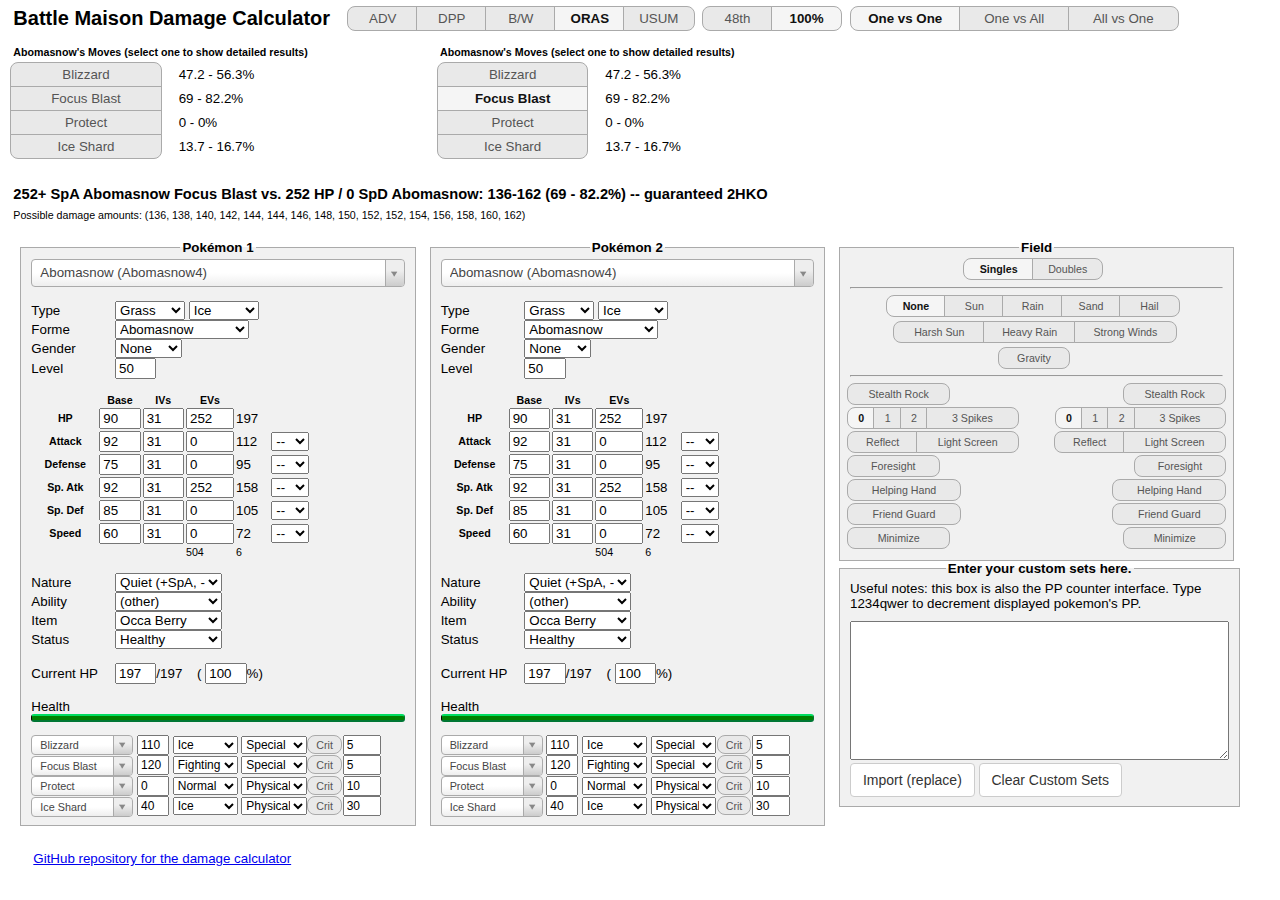
==== commit b493f1db: "Update checksums" ====
--- a/index.html
+++ b/index.html
@@ -1292,12 +1292,12 @@
 <script src="js/jquery-1.9.1.min.js"></script>
 <script src="js/lodash.min.js"></script>
 <script src="select2/select2.min.js"></script>
-<script src="js/data/pokedex.js?877351a7"></script>
+<script src="js/data/pokedex.js?87a4024b"></script>
 <script src="js/data/setdex_sm.js?efec2a98"></script>
-<script src="js/data/setdex_xy.js?ec3b06ee"></script>
-<script src="js/data/setdex_bw.js?ddb6a887"></script>
-<script src="js/data/setdex_dpp.js?062d5c1e"></script>
-<script src="js/data/setdex_rse.js?5f1d09b7"></script>
+<script src="js/data/setdex_xy.js?d7ef08e6"></script>
+<script src="js/data/setdex_bw.js?3e1db13d"></script>
+<script src="js/data/setdex_dpp.js?836b7bd6"></script>
+<script src="js/data/setdex_rse.js?e269c1ce"></script>
 <script src="js/data/setdex_gsc.js?35ddf684"></script>
 <script src="js/data/setdex_rby.js?eb4a9c36"></script>
 <script src="js/data/stat_data.js?6dd50d73"></script>
@@ -1305,17 +1305,17 @@
 <script src="js/data/nature_data.js?0b9893dd"></script>
 <script src="js/data/ability_data.js?a85b6f9d"></script>
 <script src="js/data/item_data.js?68432129"></script>
-<script src="js/data/move_data.js?aba22b97"></script>
-<script src="js/shared_controls.js?33e7aebe"></script>
-<script src="js/index_controls.js?0a548cab"></script>
-<script src="js/damage.js?3e247d38"></script>
+<script src="js/data/move_data.js?69f74598"></script>
+<script src="js/shared_controls.js?21051216"></script>
+<script src="js/index_controls.js?6ae404a1"></script>
+<script src="js/damage.js?7b261085"></script>
 <script src="js/damage_dpp.js?27014f8e"></script>
-<script src="js/damage_rse.js?21519192"></script>
+<script src="js/damage_rse.js?ec0f6160"></script>
 <script src="js/damage_gsc.js?5697bf01"></script>
 <script src="js/damage_rby.js?b4efa273"></script>
 <script src="js/ko_chance.js?8f66782c"></script>
-<script src="js/custom_sets.js?1e7f838c"></script>
-<script src="js/moveset_import.js?d0b1f439"></script>
+<script src="js/custom_sets.js?d975ea67"></script>
+<script src="js/moveset_import.js?70666c28"></script>
 
 <div style="clear:both;padding:20px;"><p><a href="https://github.com/turskain/turskain.github.io" target="_blank">GitHub repository for the damage calculator</a></p></div>
 
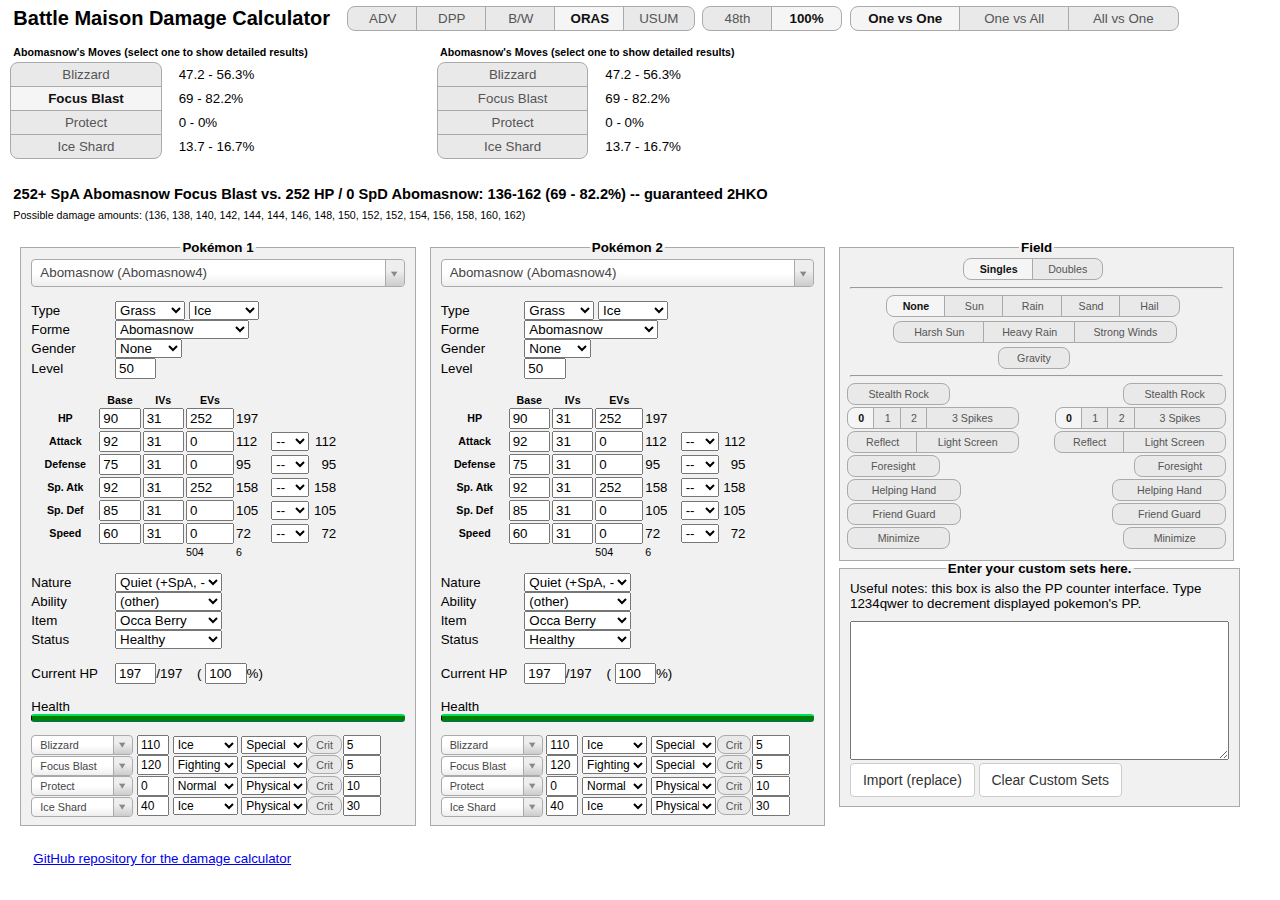
==== commit aca9a643: "Add in-line stage (mostly speed) calc" ====
--- a/index.html
+++ b/index.html
@@ -8,6 +8,12 @@
 <link type="text/css" rel="stylesheet" href="shared_controls.css?d0dc62b1">
 <link type="text/css" rel="stylesheet" href="bootstrap.css">
 
+<style>
+.total {
+	order: 1000;
+}
+</style>
+
 <body>
 
 <div aria-label="Settings" class='settings' role="region">
@@ -20,10 +26,10 @@
 <input class="gen visually-hidden" type="radio" name="gen" value="6" id="gen6" checked><label class="btn btn-small btn-mid" for="gen6">ORAS</label>
 <input class="gen visually-hidden" type="radio" name="gen" value="7" id="gen7"><label class="btn btn-small btn-right" for="gen7">USUM</label>
 </div>
-<div aria-labelledby="selectNotationInstruction" role="radiogroup" title="Select the output notation.">		
-<span class="visually-hidden" id="selectNotationInstruction">Select the output notation.</span>		
-<input class="notation visually-hidden" type="radio" name="notation" id="pixels" value="px"><label class="btn btn-small btn-left" for="pixels">48th</label>		
-<input class="notation visually-hidden" type="radio" name="notation" id="percentage" value="%"><label class="btn btn-small btn-right" for="percentage">100%</label>		
+<div aria-labelledby="selectNotationInstruction" role="radiogroup" title="Select the output notation.">
+<span class="visually-hidden" id="selectNotationInstruction">Select the output notation.</span>
+<input class="notation visually-hidden" type="radio" name="notation" id="pixels" value="px"><label class="btn btn-small btn-left" for="pixels">48th</label>
+<input class="notation visually-hidden" type="radio" name="notation" id="percentage" value="%"><label class="btn btn-small btn-right" for="percentage">100%</label>
 </div>
 <div aria-labelledby="selectModeInstruction" role="radiogroup" title="Select the calculator's mode of function.">
 <span class="visually-hidden" id="selectModeInstruction">Select the calculator's mode of function.</span>
@@ -195,6 +201,7 @@
 				<option value="-6">-6</option>
 			</select>
 			</td>
+			<td class="boosted">157</td>
 			</tr>
 			<tr class="df">
 			<th scope="row">
@@ -231,6 +238,7 @@
 				<option value="-6">-6</option>
 			</select>
 			</td>
+			<td class="boosted">157</td>
 			</tr>
 			<tr class="sa gen-specific g2 g3 g4 g5 g6 g7">
 			<th scope="row">
@@ -267,6 +275,7 @@
 				<option value="-6">-6</option>
 			</select>
 			</td>
+			<td class="boosted">157</td>
 			</tr>
 			<tr class="sd gen-specific g2 g3 g4 g5 g6 g7">
 			<th scope="row">
@@ -303,6 +312,7 @@
 				<option value="-6">-6</option>
 			</select>
 			</td>
+			<td class="boosted">157</td>
 			</tr>
 			<tr class="sl gen-specific g1 hide">
 			<th scope="row">
@@ -333,6 +343,7 @@
 				<option value="-6">-6</option>
 			</select>
 			</td>
+			<td class="boosted">157</td>
 			</tr>
 			<tr class="sp">
 			<th scope="row">
@@ -368,6 +379,7 @@
 				<option value="-5">-5</option>
 				<option value="-6">-6</option>
 			</select>
+			<td class="boosted">157</td>
 			</td>
 			</tr>
 			<tr><td></td><td></td><td></td><td class='ev-total'></td><td class='ev-left'></td><td></td><td></td><td></td></tr>
@@ -696,6 +708,7 @@
 				<option value="-6">-6</option>
 			</select>
 			</td>
+			<td class="boosted">157</td>
 			</tr>
 			<tr class="df">
 			<th scope="row">
@@ -732,6 +745,7 @@
 				<option value="-6">-6</option>
 			</select>
 			</td>
+			<td class="boosted">157</td>
 			</tr>
 			<tr class="sa gen-specific g2 g3 g4 g5 g6 g7">
 			<th scope="row">
@@ -768,6 +782,7 @@
 				<option value="-6">-6</option>
 			</select>
 			</td>
+			<td class="boosted">157</td>
 			</tr>
 			<tr class="sd gen-specific g2 g3 g4 g5 g6 g7">
 			<th scope="row">
@@ -804,6 +819,7 @@
 				<option value="-6">-6</option>
 			</select>
 			</td>
+			<td class="boosted">157</td>
 			</tr>
 			<tr class="sl gen-specific g1 hide">
 			<th scope="row">
@@ -834,6 +850,7 @@
 				<option value="-6">-6</option>
 			</select>
 			</td>
+			<td class="boosted">157</td>
 			</tr>
 			<tr class="sp">
 			<th scope="row">
@@ -870,6 +887,7 @@
 				<option value="-6">-6</option>
 			</select>
 			</td>
+			<td class="boosted">157</td>
 			</tr>
 			<tr><td></td><td></td><td></td><td class='ev-total'></td><td class='ev-left'></td><td></td><td></td><td></td></tr>
 		</tbody>
@@ -1300,14 +1318,14 @@
 <script src="js/data/setdex_rse.js?e269c1ce"></script>
 <script src="js/data/setdex_gsc.js?35ddf684"></script>
 <script src="js/data/setdex_rby.js?eb4a9c36"></script>
-<script src="js/data/stat_data.js?6dd50d73"></script>
+<script src="js/data/stat_data.js?59f59d12"></script>
 <script src="js/data/type_data.js?b9e89839"></script>
 <script src="js/data/nature_data.js?0b9893dd"></script>
 <script src="js/data/ability_data.js?a85b6f9d"></script>
 <script src="js/data/item_data.js?68432129"></script>
 <script src="js/data/move_data.js?69f74598"></script>
-<script src="js/shared_controls.js?21051216"></script>
-<script src="js/index_controls.js?6ae404a1"></script>
+<script src="js/shared_controls.js?ebbe1562"></script>
+<script src="js/index_controls.js?864e317a"></script>
 <script src="js/damage.js?7b261085"></script>
 <script src="js/damage_dpp.js?27014f8e"></script>
 <script src="js/damage_rse.js?ec0f6160"></script>
@@ -1315,7 +1333,7 @@
 <script src="js/damage_rby.js?b4efa273"></script>
 <script src="js/ko_chance.js?8f66782c"></script>
 <script src="js/custom_sets.js?d975ea67"></script>
-<script src="js/moveset_import.js?70666c28"></script>
+<script src="js/moveset_import.js?8d10a93a"></script>
 
 <div style="clear:both;padding:20px;"><p><a href="https://github.com/turskain/turskain.github.io" target="_blank">GitHub repository for the damage calculator</a></p></div>
 
--- a/shared_controls.css
+++ b/shared_controls.css
@@ -310,6 +310,10 @@
 .info-group {
 	margin: 1em 0;
 }
+.info-group td:last-child {
+	text-align: right;
+	padding-left: 0.2em;
+}
 .set-selector {
 	width: 100%;
 }
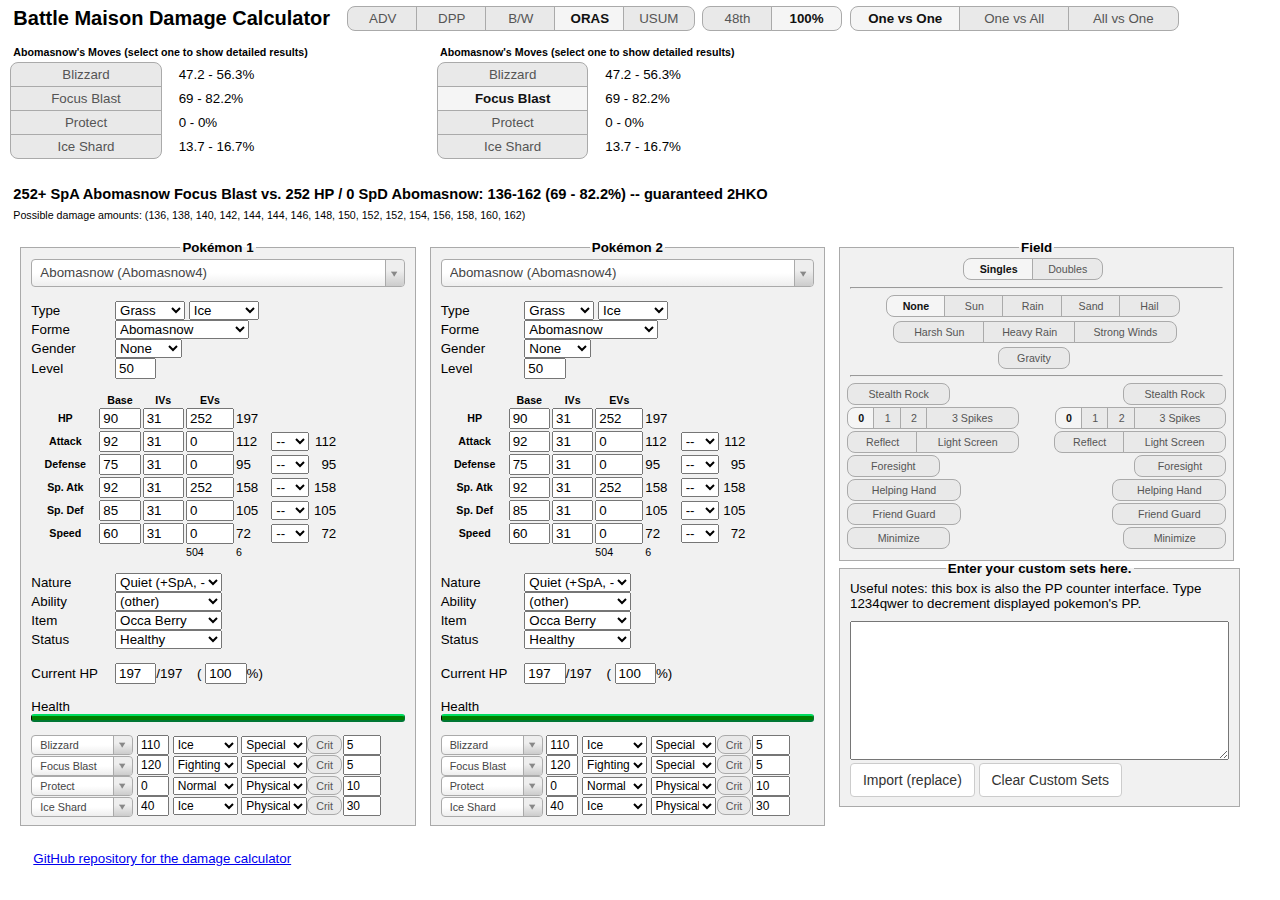
==== commit 6f54fd4c: "Improve the search experience for Porygon22 specifically" ====
--- a/index.html
+++ b/index.html
@@ -1324,7 +1324,7 @@
 <script src="js/data/ability_data.js?a85b6f9d"></script>
 <script src="js/data/item_data.js?68432129"></script>
 <script src="js/data/move_data.js?69f74598"></script>
-<script src="js/shared_controls.js?ebbe1562"></script>
+<script src="js/shared_controls.js?cc29154d"></script>
 <script src="js/index_controls.js?864e317a"></script>
 <script src="js/damage.js?7b261085"></script>
 <script src="js/damage_dpp.js?27014f8e"></script>
@@ -1332,7 +1332,7 @@
 <script src="js/damage_gsc.js?5697bf01"></script>
 <script src="js/damage_rby.js?b4efa273"></script>
 <script src="js/ko_chance.js?8f66782c"></script>
-<script src="js/custom_sets.js?d975ea67"></script>
+<script src="js/custom_sets.js?2703f7e4"></script>
 <script src="js/moveset_import.js?8d10a93a"></script>
 
 <div style="clear:both;padding:20px;"><p><a href="https://github.com/turskain/turskain.github.io" target="_blank">GitHub repository for the damage calculator</a></p></div>
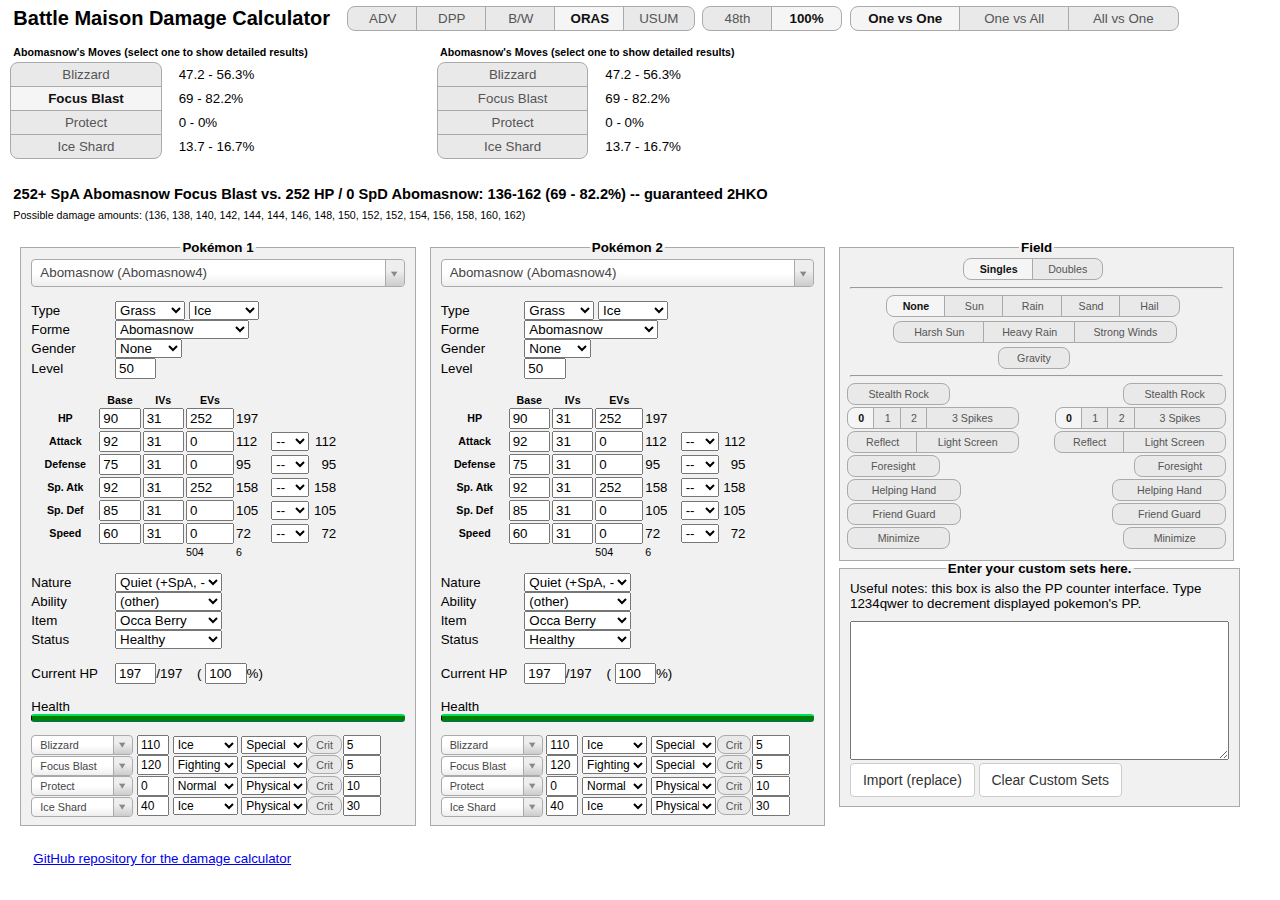
==== commit 9ea9202b: "Add a custom sets section on top" ====
--- a/index.html
+++ b/index.html
@@ -1312,19 +1312,19 @@
 <script src="select2/select2.min.js"></script>
 <script src="js/data/pokedex.js?87a4024b"></script>
 <script src="js/data/setdex_sm.js?efec2a98"></script>
-<script src="js/data/setdex_xy.js?d7ef08e6"></script>
-<script src="js/data/setdex_bw.js?3e1db13d"></script>
+<script src="js/data/setdex_xy.js?24770e89"></script>
+<script src="js/data/setdex_bw.js?bc7332a6"></script>
 <script src="js/data/setdex_dpp.js?836b7bd6"></script>
-<script src="js/data/setdex_rse.js?e269c1ce"></script>
+<script src="js/data/setdex_rse.js?85774bcc"></script>
 <script src="js/data/setdex_gsc.js?35ddf684"></script>
 <script src="js/data/setdex_rby.js?eb4a9c36"></script>
-<script src="js/data/stat_data.js?59f59d12"></script>
+<script src="js/data/stat_data.js?9cb5595a"></script>
 <script src="js/data/type_data.js?b9e89839"></script>
 <script src="js/data/nature_data.js?0b9893dd"></script>
 <script src="js/data/ability_data.js?a85b6f9d"></script>
 <script src="js/data/item_data.js?68432129"></script>
-<script src="js/data/move_data.js?69f74598"></script>
-<script src="js/shared_controls.js?cc29154d"></script>
+<script src="js/data/move_data.js?be50a8da"></script>
+<script src="js/shared_controls.js?3fea0168"></script>
 <script src="js/index_controls.js?864e317a"></script>
 <script src="js/damage.js?7b261085"></script>
 <script src="js/damage_dpp.js?27014f8e"></script>
@@ -1332,8 +1332,8 @@
 <script src="js/damage_gsc.js?5697bf01"></script>
 <script src="js/damage_rby.js?b4efa273"></script>
 <script src="js/ko_chance.js?8f66782c"></script>
-<script src="js/custom_sets.js?2703f7e4"></script>
-<script src="js/moveset_import.js?8d10a93a"></script>
+<script src="js/custom_sets.js?da3f0f77"></script>
+<script src="js/moveset_import.js?714016d1"></script>
 
 <div style="clear:both;padding:20px;"><p><a href="https://github.com/turskain/turskain.github.io" target="_blank">GitHub repository for the damage calculator</a></p></div>
 
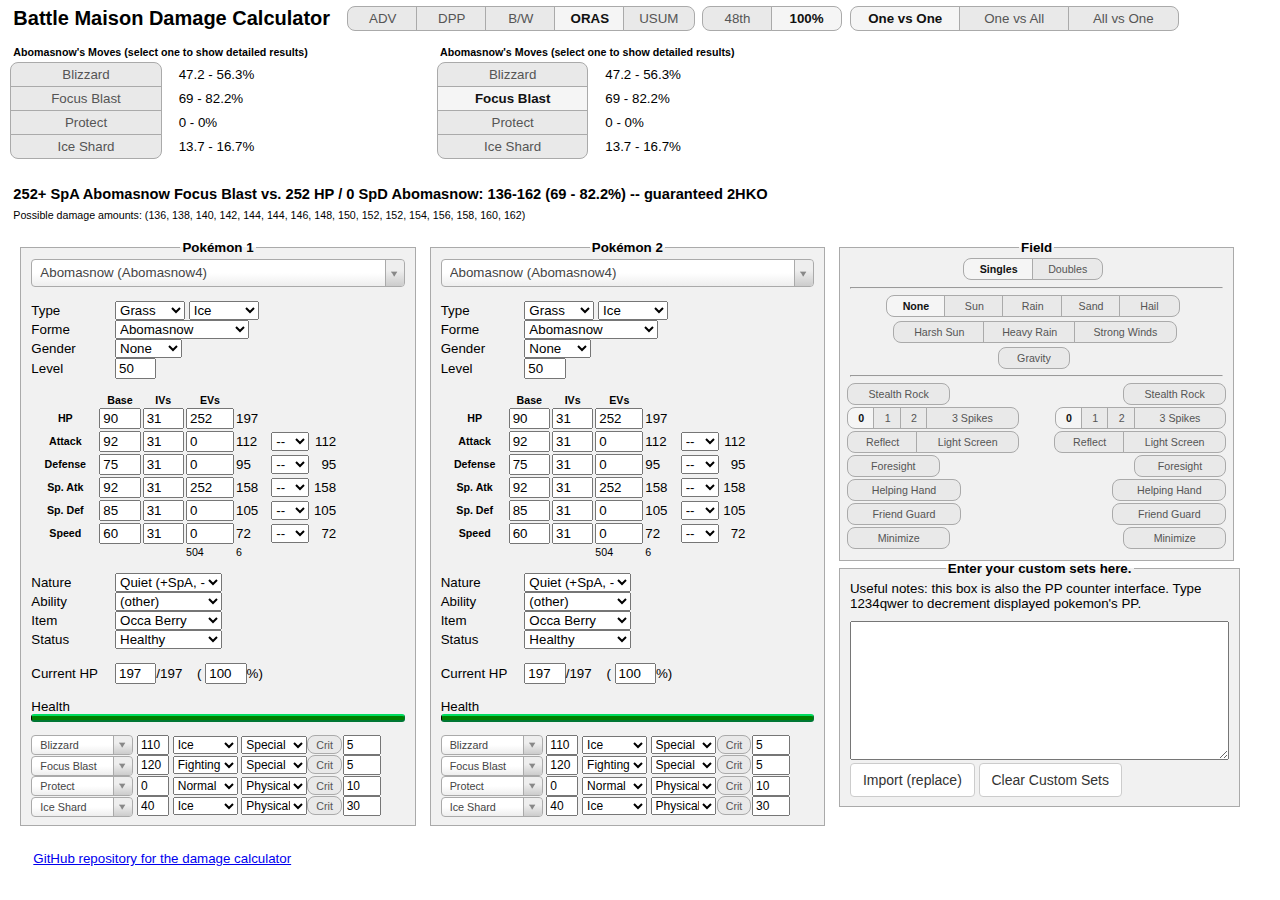
==== commit c723f23a: "Switch up Aegislash forms" ====
--- a/index.html
+++ b/index.html
@@ -1310,7 +1310,7 @@
 <script src="js/jquery-1.9.1.min.js"></script>
 <script src="js/lodash.min.js"></script>
 <script src="select2/select2.min.js"></script>
-<script src="js/data/pokedex.js?87a4024b"></script>
+<script src="js/data/pokedex.js?d92814dd"></script>
 <script src="js/data/setdex_sm.js?efec2a98"></script>
 <script src="js/data/setdex_xy.js?24770e89"></script>
 <script src="js/data/setdex_bw.js?bc7332a6"></script>
@@ -1324,7 +1324,7 @@
 <script src="js/data/ability_data.js?a85b6f9d"></script>
 <script src="js/data/item_data.js?68432129"></script>
 <script src="js/data/move_data.js?be50a8da"></script>
-<script src="js/shared_controls.js?3fea0168"></script>
+<script src="js/shared_controls.js?5de88df8"></script>
 <script src="js/index_controls.js?864e317a"></script>
 <script src="js/damage.js?7b261085"></script>
 <script src="js/damage_dpp.js?27014f8e"></script>
@@ -1332,8 +1332,8 @@
 <script src="js/damage_gsc.js?5697bf01"></script>
 <script src="js/damage_rby.js?b4efa273"></script>
 <script src="js/ko_chance.js?8f66782c"></script>
-<script src="js/custom_sets.js?da3f0f77"></script>
-<script src="js/moveset_import.js?714016d1"></script>
+<script src="js/custom_sets.js?9437920b"></script>
+<script src="js/moveset_import.js?fa67efb0"></script>
 
 <div style="clear:both;padding:20px;"><p><a href="https://github.com/turskain/turskain.github.io" target="_blank">GitHub repository for the damage calculator</a></p></div>
 
